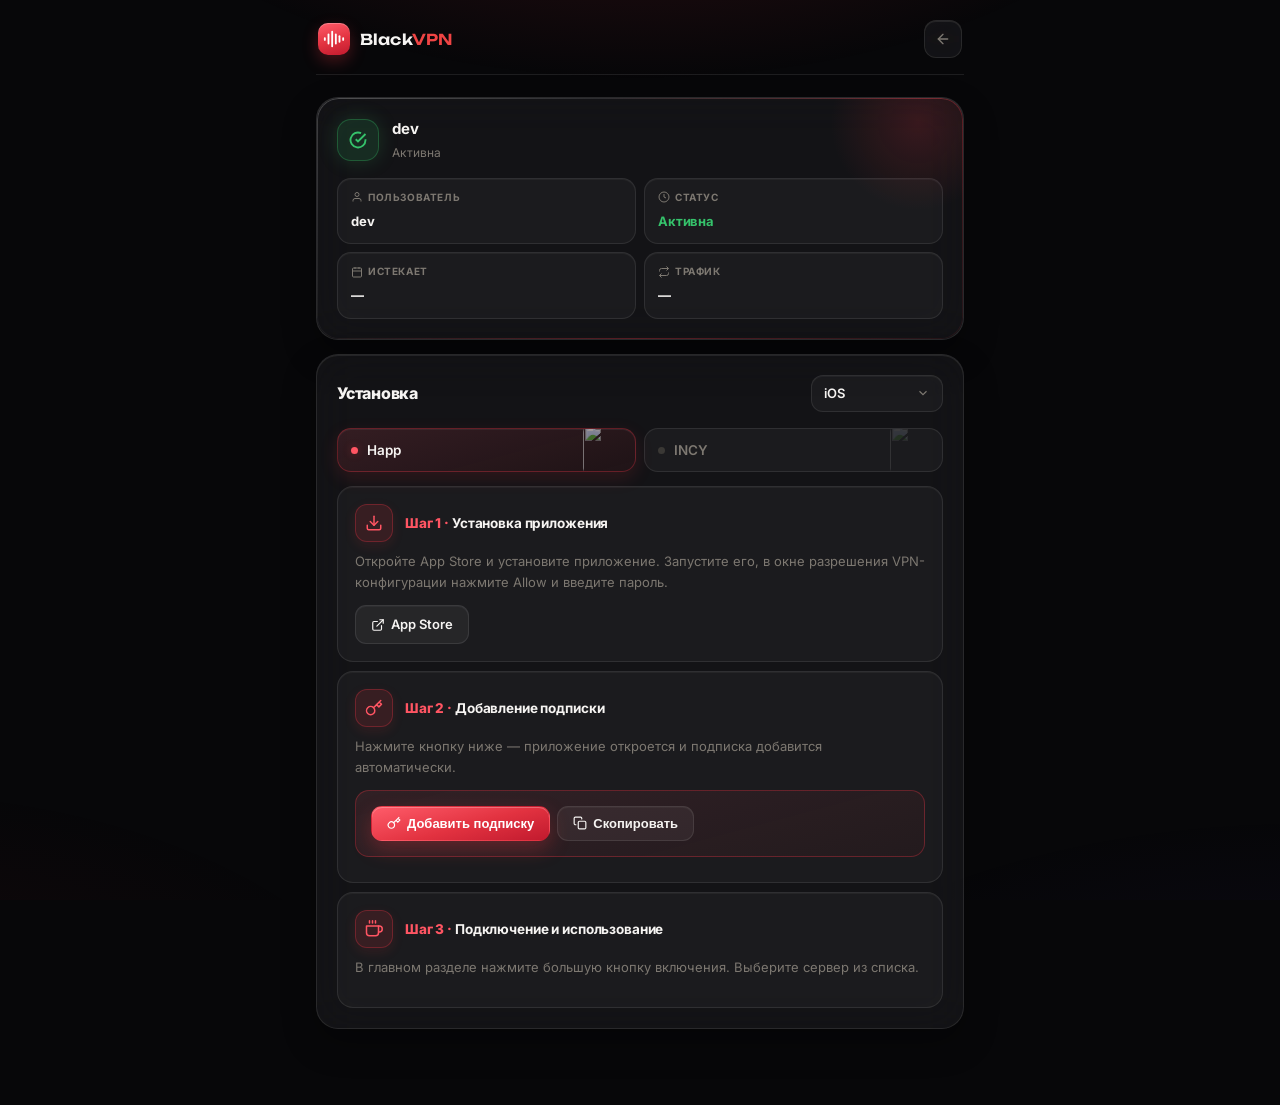
==== web/static/blackvpn-connect.html @ 5d9d6810 "Match connect brand logo glyph size to home page (padding 8→5px)" ====
<!DOCTYPE html>
<html lang="ru" data-theme="dark">
<head>
<meta charset="UTF-8">
<meta name="viewport" content="width=device-width,initial-scale=1">
<title>BlackVPN — Подключение</title>
<link rel="icon" href="data:image/svg+xml,<svg xmlns='http://www.w3.org/2000/svg' viewBox='0 0 24 24' fill='%23e74c3c'><rect x='2' y='2' width='9' height='9' rx='1.5'/><rect x='13' y='2' width='9' height='9' rx='1.5'/><rect x='2' y='13' width='9' height='9' rx='1.5'/><path d='M13 18h2v-2h2v2h2v2h-2v2h-2v-2h-2v-2z'/></svg>">
<script src="https://telegram.org/js/telegram-web-app.js"></script>
<script src="https://cdnjs.cloudflare.com/ajax/libs/jsencrypt/3.3.2/jsencrypt.min.js"></script>
<link rel="preconnect" href="https://fonts.googleapis.com">
<link rel="preconnect" href="https://fonts.gstatic.com" crossorigin>
<link href="https://fonts.googleapis.com/css2?family=Inter:wght@400;500;600;700;800;900&family=Unbounded:wght@500;600;700&display=swap" rel="stylesheet">
<style>
*,*::before,*::after{box-sizing:border-box;margin:0;padding:0}
:root{
  --bg:#070709;
  --surface:rgba(255,255,255,.05);
  --surface2:rgba(255,255,255,.035);
  --border:rgba(255,255,255,.09);
  --border-strong:rgba(255,255,255,.15);
  --text:#f6f4f2;
  --muted:#7d7871;
  --faint:#3a3835;
  --red:#e23240;
  --red2:#ff5563;
  --red-deep:#c11a2e;
  --red-soft:rgba(226,50,64,.14);
  --red-border:rgba(226,50,64,.34);
  --red-glow:rgba(226,50,64,.3);
  --grad:linear-gradient(165deg,#ff5c6a 0%,#e23240 55%,#c11a2e 100%);
  --green:#35c26b;
  --green-soft:rgba(53,194,107,.14);
  --yellow:#e89b1c;
  --glass-blur:blur(22px) saturate(170%);
  --glass-hi:rgba(255,255,255,.08);
  --btn-hi:inset 0 1px 0 rgba(255,255,255,.26);
  --radius:18px;
  --font:'Inter',-apple-system,BlinkMacSystemFont,'Segoe UI',sans-serif;
  --font-display:'Unbounded','Inter',sans-serif;
  color-scheme:dark;
}
body.theme-light{
  --bg:#f4f3f1;
  --surface:rgba(255,255,255,.62);
  --surface2:rgba(255,255,255,.46);
  --border:rgba(30,20,15,.09);
  --border-strong:rgba(30,20,15,.16);
  --text:#1b1815;
  --muted:#8a857e;
  --faint:#dcd8d3;
  --red-soft:rgba(226,50,64,.1);
  --red-border:rgba(226,50,64,.28);
  --red-glow:rgba(226,50,64,.2);
  --glass-hi:rgba(255,255,255,.9);
  color-scheme:light;
}
body{transition:background-color .25s ease,color .25s ease}
html{-webkit-font-smoothing:antialiased;scroll-behavior:smooth;-webkit-tap-highlight-color:transparent}
body{font-family:var(--font);background:var(--bg);color:var(--text);min-height:100dvh;font-size:15px;line-height:1.5;text-rendering:optimizeLegibility}
::selection{background:rgba(226,50,64,.32)}

/* ── BACKGROUND: aurora glow + grain + falling droplets ── */
.bg-mesh{
  position:fixed;inset:0;z-index:0;pointer-events:none;overflow:hidden;
}
.bg-mesh::before{
  content:'';position:absolute;inset:-18%;
  background:
    radial-gradient(46% 34% at 50% -4%,rgba(226,50,64,.22),transparent 70%),
    radial-gradient(52% 40% at 88% 108%,rgba(96,64,220,.10),transparent 70%),
    radial-gradient(46% 38% at 6% 104%,rgba(226,50,64,.08),transparent 70%);
  animation:aurora 18s ease-in-out infinite alternate;
  will-change:transform;
}
body.theme-light .bg-mesh::before{opacity:.55}
@keyframes aurora{
  from{transform:translate3d(0,0,0) scale(1)}
  to{transform:translate3d(0,-2.5%,0) scale(1.06)}
}
.droplet{
  position:absolute;top:-20px;
  border-radius:50% 50% 50% 50%/38% 32% 70% 68%;
  background:linear-gradient(168deg,rgba(255,255,255,.38) 0%,rgba(220,200,205,.16) 35%,rgba(180,160,170,.04) 100%);
  opacity:0;
  will-change:transform;
  animation:droplet-fall var(--d-dur,7s) ease-in infinite;
  animation-delay:var(--d-delay,0s);
}
.droplet-red{background:linear-gradient(168deg,rgba(255,85,99,.32) 0%,rgba(226,50,64,.13) 35%,rgba(193,26,46,.02) 100%)}
body.theme-light .droplet{background:linear-gradient(168deg,rgba(50,42,36,.18) 0%,rgba(55,65,80,.06) 35%,transparent 100%)}
body.theme-light .droplet-red{background:linear-gradient(168deg,rgba(226,50,64,.16) 0%,rgba(193,26,46,.05) 35%,transparent 100%)}
@keyframes droplet-fall{
  0%{transform:translateY(0) rotate(-1deg);opacity:0}
  4%{opacity:.55}
  30%{transform:translateY(35vh) rotate(1.5deg)}
  60%{transform:translateY(70vh) rotate(-1deg);opacity:.55}
  85%{transform:translateY(95vh) rotate(0deg);opacity:.3}
  100%{transform:translateY(100vh);opacity:0}
}

/* ── LAYOUT ── */
.wrap{position:relative;z-index:1;max-width:680px;margin:0 auto;padding:0 16px 64px}

/* ── HEADER ── */
header{
  display:flex;align-items:center;justify-content:space-between;
  padding:20px 2px 16px;
  border-bottom:1px solid var(--border);
  margin-bottom:22px;
}
.brand{display:inline-flex;align-items:center;gap:10px;text-decoration:none}
.brand>svg{
  width:32px;height:32px;padding:5px;border-radius:10px;
  background:var(--grad);color:#fff !important;
  box-shadow:var(--btn-hi),0 6px 16px var(--red-glow);
}
.brand-text{font-family:var(--font-display);font-weight:600;font-size:15px;letter-spacing:.01em;color:var(--text);line-height:1}
.header-actions{display:flex;gap:8px}
.icon-btn{
  display:flex;align-items:center;justify-content:center;
  width:38px;height:38px;border-radius:12px;
  border:1px solid var(--border);background:var(--surface);
  backdrop-filter:var(--glass-blur);-webkit-backdrop-filter:var(--glass-blur);
  box-shadow:inset 0 1px 0 var(--glass-hi);
  color:var(--muted);cursor:pointer;
  transition:all .18s cubic-bezier(.22,1,.36,1);
}
.icon-btn:hover{color:var(--text);border-color:var(--border-strong);background:var(--surface2)}
.icon-btn:active{transform:scale(.92)}

/* ── SUBSCRIPTION CARD ── */
.sub-card{
  position:relative;overflow:hidden;
  background:var(--surface);
  backdrop-filter:var(--glass-blur);-webkit-backdrop-filter:var(--glass-blur);
  border:1px solid var(--border);
  border-radius:22px;
  padding:20px;
  margin-bottom:14px;
  box-shadow:inset 0 1px 0 var(--glass-hi),0 14px 34px rgba(0,0,0,.3);
}
.sub-card::before{
  content:'';position:absolute;inset:0;border-radius:inherit;padding:1px;
  background:linear-gradient(140deg,rgba(255,255,255,.2) 0%,rgba(255,255,255,.04) 30%,rgba(226,50,64,.35) 65%,rgba(226,50,64,.08) 100%);
  -webkit-mask:linear-gradient(#000 0 0) content-box,linear-gradient(#000 0 0);
  -webkit-mask-composite:xor;mask-composite:exclude;
  pointer-events:none;
}
.sub-card::after{
  content:'';position:absolute;top:-70px;right:-50px;
  width:190px;height:190px;border-radius:50%;
  background:radial-gradient(circle,rgba(226,50,64,.18),transparent 65%);
  pointer-events:none;
}
.sub-header{display:flex;align-items:center;gap:13px;margin-bottom:16px;position:relative}
.sub-avatar{
  width:42px;height:42px;border-radius:14px;
  display:flex;align-items:center;justify-content:center;
  font-size:15px;font-weight:700;flex-shrink:0;
}
.sub-avatar.expired{background:var(--red-soft);border:1px solid var(--red-border);color:var(--red2)}
.sub-avatar.active{background:var(--green-soft);border:1px solid rgba(53,194,107,.3);color:var(--green);box-shadow:0 0 20px rgba(53,194,107,.18)}
.sub-info h2{font-size:15px;font-weight:700;letter-spacing:-.01em;margin:0 0 3px}
.sub-info p{font-size:12px;color:var(--muted);margin:0}
.sub-grid{display:grid;grid-template-columns:1fr 1fr;gap:8px;position:relative}
.sub-field{
  background:var(--surface2);border:1px solid var(--border);
  border-radius:14px;padding:11px 13px;
  box-shadow:inset 0 1px 0 rgba(255,255,255,.04);
}
.sub-field label{display:flex;align-items:center;gap:5px;font-size:10px;font-weight:700;text-transform:uppercase;letter-spacing:.06em;color:var(--muted);margin-bottom:5px}
.sub-field label svg{flex-shrink:0}
.sub-field span{font-size:13px;font-weight:700;letter-spacing:-.01em}
.status-active{color:var(--green)}
.status-expired{color:var(--red2)}
.status-inactive{color:var(--yellow)}

/* Traffic bar */
.traffic-bar{margin-top:6px;height:3px;background:var(--faint);border-radius:2px;overflow:hidden}
.traffic-fill{height:100%;border-radius:2px;background:var(--grad);transition:width .4s}

/* ── SECTION CARD ── */
.section-card{
  background:var(--surface);
  backdrop-filter:var(--glass-blur);-webkit-backdrop-filter:var(--glass-blur);
  border:1px solid var(--border);
  border-radius:22px;padding:20px;margin-bottom:12px;
  box-shadow:inset 0 1px 0 var(--glass-hi),0 14px 34px rgba(0,0,0,.3);
}
.section-card+.section-card{margin-top:8px}
.section-title-row{
  display:flex;align-items:center;justify-content:space-between;
  margin-bottom:16px;
}
.section-title{font-size:16px;font-weight:800;letter-spacing:-.015em}

/* ── PLATFORM SELECT ── */
.platform-select{
  display:flex;align-items:center;gap:7px;
  background:var(--surface2);border:1px solid var(--border);
  border-radius:12px;padding:8px 12px;
  font-size:13px;font-weight:600;color:var(--text);
  cursor:pointer;min-width:132px;justify-content:space-between;
  position:relative;
  box-shadow:inset 0 1px 0 rgba(255,255,255,.04);
  transition:border-color .15s;
}
.platform-select:hover{border-color:var(--border-strong)}
.platform-select svg{color:var(--muted);flex-shrink:0}
.plat-icon{width:14px;height:14px;flex-shrink:0}

.plat-dropdown{
  position:absolute;top:calc(100% + 6px);right:0;z-index:100;
  background:rgba(23,21,27,.92);
  backdrop-filter:var(--glass-blur);-webkit-backdrop-filter:var(--glass-blur);
  border:1px solid var(--border);
  border-radius:14px;padding:5px;min-width:158px;
  box-shadow:inset 0 1px 0 var(--glass-hi),0 16px 40px rgba(0,0,0,.5);
  display:none;
}
body.theme-light .plat-dropdown{background:rgba(255,255,255,.94)}
.plat-dropdown.open{display:block;animation:dropIn .18s cubic-bezier(.22,1,.36,1)}
@keyframes dropIn{from{opacity:0;transform:translateY(-6px)}}
.plat-opt{
  display:flex;align-items:center;gap:8px;
  padding:9px 11px;border-radius:9px;cursor:pointer;font-size:13px;font-weight:500;
  transition:background .12s;
}
.plat-opt:hover{background:var(--surface)}
.plat-opt.active{color:var(--red2);font-weight:700}

/* ── CLIENT TABS ── */
.ctabs{display:flex;flex-wrap:wrap;gap:8px;margin-bottom:14px}
.ctab{
  position:relative;overflow:hidden;
  display:flex;align-items:center;gap:9px;
  padding:11px 13px;border-radius:14px;cursor:pointer;
  background:var(--surface2);border:1px solid var(--border);
  font-size:13.5px;font-weight:600;color:var(--muted);
  transition:all .18s cubic-bezier(.22,1,.36,1);flex:1;min-width:120px;max-width:calc(50% - 4px);
}
.ctab:hover{color:var(--text);border-color:var(--border-strong)}
.ctab.on{
  background:linear-gradient(165deg,rgba(255,92,106,.14),rgba(193,26,46,.07));
  border-color:var(--red-border);
  color:var(--text);
  box-shadow:0 6px 18px rgba(226,50,64,.14),inset 0 1px 0 rgba(255,255,255,.06);
}
.ctab-dot{
  width:7px;height:7px;border-radius:50%;flex-shrink:0;
  background:var(--faint);
  transition:all .18s;
}
.ctab.on .ctab-dot{background:var(--red2);box-shadow:0 0 8px var(--red-glow)}
.ctab-name{flex:1;white-space:nowrap;overflow:hidden;text-overflow:ellipsis}
/* Background logo */
.ctab-logo{
  position:absolute;right:-2px;top:50%;transform:translateY(-50%);
  width:54px;height:54px;opacity:.14;pointer-events:none;
}
.ctab.on .ctab-logo{opacity:.55}
.ctab-logo img{width:54px;height:54px;object-fit:contain;border-radius:10px;display:block}
.ctab-logo svg{width:54px;height:54px;color:var(--text)}

/* ── STEP CARDS ── */
#steps{counter-reset:step}
.step-card{
  counter-increment:step;
  background:var(--surface2);border:1px solid var(--border);
  border-radius:16px;padding:17px;margin-bottom:9px;
  box-shadow:inset 0 1px 0 rgba(255,255,255,.04);
}
.step-card:last-child{margin-bottom:0}
.step-header{display:flex;align-items:center;gap:12px;margin-bottom:9px}
.step-icon{
  width:38px;height:38px;border-radius:12px;flex-shrink:0;
  background:var(--red-soft);border:1px solid var(--red-border);
  display:flex;align-items:center;justify-content:center;color:var(--red2);
  box-shadow:0 4px 12px rgba(226,50,64,.12);
}
.step-title{font-size:13.5px;font-weight:700;letter-spacing:-.01em}
.step-title::before{
  content:'Шаг ' counter(step) ' · ';
  color:var(--red2);font-weight:800;
}
.step-desc{font-size:13px;color:var(--muted);line-height:1.6;margin-bottom:12px}
.step-actions{display:flex;flex-wrap:wrap;gap:7px}

/* ── BUTTONS ── */
.btn{
  display:inline-flex;align-items:center;gap:6px;
  padding:9px 15px;border-radius:11px;font-size:13px;font-weight:600;
  cursor:pointer;border:1px solid var(--border);
  background:var(--surface);color:var(--text);
  box-shadow:inset 0 1px 0 rgba(255,255,255,.04);
  transition:all .16s cubic-bezier(.22,1,.36,1);text-decoration:none;white-space:nowrap;
}
.btn:hover{background:var(--surface2);border-color:var(--border-strong)}
.btn:active{transform:scale(.96)}
.btn-primary{
  position:relative;overflow:hidden;
  background:var(--grad);border-color:transparent;color:#fff;
  box-shadow:var(--btn-hi),0 8px 20px var(--red-glow);
}
.btn-primary::after{
  content:'';position:absolute;top:0;left:-85%;width:55%;height:100%;
  background:linear-gradient(100deg,transparent,rgba(255,255,255,.3),transparent);
  transform:skewX(-18deg);
  animation:sheen 3.8s cubic-bezier(.4,0,.2,1) infinite;
  pointer-events:none;
}
@keyframes sheen{0%,55%{left:-85%}100%{left:140%}}
.btn-primary:hover{background:var(--grad);border-color:transparent;filter:brightness(1.06)}
.btn svg{flex-shrink:0;width:14px;height:14px}
.btn-icon{width:14px;height:14px}

/* copy feedback */
.btn.copied{background:var(--green-soft) !important;border-color:rgba(53,194,107,.35) !important;color:var(--green) !important;box-shadow:none}
.btn.copied::after{display:none}

/* ── SUBSCRIPTION ACTIONS ── */
.sub-import-block{
  background:linear-gradient(165deg,rgba(255,92,106,.1),rgba(193,26,46,.05));
  border:1px solid var(--red-border);
  border-radius:14px;padding:15px;margin-bottom:8px;
}
.sub-import-block h4{font-size:13.5px;font-weight:700;margin-bottom:4px}
.sub-import-block p{font-size:13px;color:var(--muted);margin-bottom:10px}
.app-not-found{display:none;margin-top:10px;padding:11px 13px;background:rgba(232,155,28,.1);border:1px solid rgba(232,155,28,.28);border-radius:11px;font-size:13px;color:var(--yellow);text-align:center}
.app-not-found a{color:var(--yellow);font-weight:700;text-decoration:underline}
.app-not-found-hint{font-size:11px;opacity:.7;margin-top:4px}
.app-not-found.show{display:block}

/* ── EXPIRED BANNER ── */
.expired-banner{
  background:var(--red-soft);border:1px solid var(--red-border);
  border-radius:14px;padding:14px 16px;margin-bottom:14px;
  display:flex;align-items:center;gap:10px;font-size:13px;
  box-shadow:0 6px 18px rgba(226,50,64,.1);
}
.expired-banner svg{color:var(--red2);flex-shrink:0}

/* ── RESPONSIVE ── */
@media(max-width:480px){
  .sub-grid{grid-template-columns:1fr 1fr}
  .ctab{min-width:calc(50% - 4px)}
  .step-actions{flex-direction:column}
  .step-actions .btn{width:100%;justify-content:center}
}
@media (prefers-reduced-motion:reduce){
  *,*::before,*::after{animation:none !important;transition:none !important}
}
</style>
</head>
<body>
<div class="bg-mesh"></div>
<div class="wrap">

<!-- HEADER -->
<header>
  <a class="brand" href="/">
    <svg width="22" height="22" viewBox="0 0 24 24" fill="#fff">
      <rect x="1" y="10" width="2" height="4" rx="1"/>
      <rect x="5" y="6" width="2" height="12" rx="1"/>
      <rect x="9" y="3" width="2" height="18" rx="1"/>
      <rect x="13" y="6" width="2" height="12" rx="1"/>
      <rect x="17" y="8" width="2" height="8" rx="1"/>
      <rect x="21" y="10" width="2" height="4" rx="1"/>
    </svg>
    <span class="brand-text">Black<span style="color:#ef4444">VPN</span></span>
  </a>
  <div class="header-actions">
    <button class="icon-btn" onclick="goBack()" title="Назад">
      <svg width="16" height="16" viewBox="0 0 24 24" fill="none" stroke="currentColor" stroke-width="2" stroke-linecap="round" stroke-linejoin="round"><line x1="19" y1="12" x2="5" y2="12"/><polyline points="12 19 5 12 12 5"/></svg>
    </button>
  </div>
</header>

<!-- SUBSCRIPTION CARD -->
<div id="subCard" class="sub-card"></div>

<!-- INSTALLATION SECTION -->
<div class="section-card">
  <div class="section-title-row">
    <span class="section-title">Установка</span>
    <div style="position:relative">
      <div class="platform-select" id="platBtn" onclick="togglePlatDropdown()">
        <span id="platLabel">iOS</span>
        <svg width="14" height="14" viewBox="0 0 24 24" fill="none" stroke="currentColor" stroke-width="2"><polyline points="6 9 12 15 18 9"/></svg>
      </div>
      <div class="plat-dropdown" id="platDropdown"></div>
    </div>
  </div>

  <!-- CLIENT TABS -->
  <div class="ctabs" id="ctabs"></div>

  <!-- STEP CARDS -->
  <div id="steps"></div>
</div>

</div><!-- /wrap -->

<script>
// ── Telegram WebApp Init ───────────────────────────────────────────────
var tg = window.Telegram?.WebApp || {
    expand: function(){},
    setHeaderColor: function(){},
    setBackgroundColor: function(){},
    onEvent: function(){},
    colorScheme: 'dark',
    themeParams: {},
    initDataUnsafe: { user: { id: 1, first_name: 'Dev', username: 'dev' } },
    initData: '',
    BackButton: { show: function(){}, hide: function(){}, onClick: function(){} },
    openLink: function(url){ window.open(url, '_blank'); },
    HapticFeedback: { impactOccurred: function(){}, notificationOccurred: function(){} },
};
var isBrowser = !tg.initData;
var userId = tg.initDataUnsafe?.user?.id;
var initData = tg.initData || '';

// ── THEME (Telegram themeParams + light/dark) ──────────────────────────
function applyConnectTheme(){
    var scheme = tg.colorScheme === 'light' ? 'light' : 'dark';
    document.body.classList.toggle('theme-light', scheme === 'light');
    var p = tg.themeParams || {};
    var root = document.documentElement;
    var map = { bg_color: '--bg', text_color: '--text', hint_color: '--muted' };
    for (var k in map) root.style.removeProperty(map[k]);
    for (var k in map) { if (p[k]) root.style.setProperty(map[k], p[k]); }
    var bg = p.bg_color || (scheme === 'light' ? '#f4f3f1' : '#070709');
    try { tg.setHeaderColor(bg); tg.setBackgroundColor(bg); } catch(e){}
}
applyConnectTheme();
try { tg.onEvent('themeChanged', applyConnectTheme); } catch(e){}

if (!isBrowser) {
    tg.expand();
    tg.BackButton.show();
    tg.BackButton.onClick(function(){ window.location.href = '/'; });
}

// ── USER DATA (filled from API) ────────────────────────────────────────
var USER = {
    username: tg.initDataUnsafe?.user?.username || 'user',
    status: 'active',
    expires: '—',
    trafficUsed: 0,
    subUrl: '',
};

// ── REAL APP ICONS ─────────────────────────────────────────────────────
var ICONS = {
  happ:         'https://is1-ssl.mzstatic.com/image/thumb/Purple221/v4/53/a8/9a/53a89a23-9c9d-779f-3ba8-4c0bd6ccce9b/AppIcon-0-0-1x_U007epad-0-0-0-1-0-0-sRGB-85-220.png/512x512bb.jpg',
  incy:         'https://is1-ssl.mzstatic.com/image/thumb/Purple211/v4/0f/03/cd/0f03cd56-3128-216b-83ea-2a85aef0fd52/AppIcon-0-0-1x_U007epad-0-11-0-85-220.png/512x512bb.jpg',
};

var SVG_FALLBACK = {};

function logoEl(id) {
  if (ICONS[id]) {
    return '<div class="ctab-logo"><img src="' + ICONS[id] + '" alt="" loading="lazy" width="54" height="54"></div>';
  }
  if (SVG_FALLBACK[id]) {
    return '<div class="ctab-logo">' + SVG_FALLBACK[id] + '</div>';
  }
  return '';
}


// ── PLATFORM / APP DATA ────────────────────────────────────────────────
var PLATFORMS = [
  {
    id: 'ios', label: 'iOS', icon: 'ios',
    apps: [
      {
        id: 'happ', name: 'Happ', iconId: 'happ',
        install: {
          desc: 'Откройте App Store и установите приложение. Запустите его, в окне разрешения VPN-конфигурации нажмите Allow и введите пароль.',
          btns: [
            {label:'App Store', url:'https://apps.apple.com/app/id6504287215', ext:true},
          ]
        },
        subscribe: { deeplink: true },
        connect: { desc: 'В главном разделе нажмите большую кнопку включения. Выберите сервер из списка.' }
      },
      {
        id: 'incy', name: 'INCY', iconId: 'incy',
        install: { desc: 'Установите INCY из App Store.', btns: [{label:'App Store', url:'https://apps.apple.com/app/id6756943388', ext:true}] },
        subscribe: { deeplink: true },
        connect: { desc: 'Подключитесь через кнопку включения в главном экране.' }
      },
    ]
  },
  {
    id: 'android', label: 'Android', icon: 'android',
    apps: [
      {
        id: 'happ', name: 'Happ', iconId: 'happ',
        install: { desc: 'Установите Happ из Google Play или с официального сайта.', btns: [{label:'Google Play', url:'https://play.google.com/store/apps/details?id=com.happproxy', ext:true}, {label:'Официальный сайт', url:'https://happ.press/#downloads', ext:true}] },
        subscribe: { deeplink: true },
        connect: { desc: 'В главном разделе нажмите большую кнопку включения. Выберите сервер из списка.' }
      },
      {
        id: 'incy', name: 'INCY', iconId: 'incy',
        install: { desc: 'Установите INCY из Google Play.', btns: [{label:'Google Play', url:'https://play.google.com/store/apps/details?id=llc.itdev.incy', ext:true}] },
        subscribe: { deeplink: true },
        connect: { desc: 'Подключитесь через кнопку включения в главном экране.' }
      },
    ]
  },
  {
    id: 'macos', label: 'macOS', icon: 'macos',
    apps: [
      {
        id: 'happ', name: 'Happ', iconId: 'happ',
        install: { desc: 'Установите Happ из App Store для Mac.', btns: [{label:'App Store', url:'https://apps.apple.com/app/id6504287215', ext:true}] },
        subscribe: { deeplink: true },
        connect: { desc: 'Запустите Happ, выберите сервер и включите VPN.' }
      },
      {
        id: 'incy', name: 'INCY', iconId: 'incy',
        install: { desc: 'Установите INCY из App Store для Mac.', btns: [{label:'App Store', url:'https://apps.apple.com/app/id6756943388', ext:true}] },
        subscribe: { deeplink: true },
        connect: { desc: 'Подключитесь через кнопку включения в главном экране.' }
      },
    ]
  },
  {
    id: 'windows', label: 'Windows', icon: 'windows',
    apps: [
      {
        id: 'happ', name: 'Happ', iconId: 'happ',
        install: { desc: 'Скачайте Happ для Windows с GitHub или с официального сайта.', btns: [{label:'GitHub', url:'https://github.com/Happ-proxy/happ-desktop/releases', ext:true}, {label:'Официальный сайт', url:'https://happ.press/#downloads', ext:true}] },
        subscribe: { deeplink: true },
        connect: { desc: 'Запустите Happ, выберите сервер и включите VPN.' }
      },
      {
        id: 'incy', name: 'INCY', iconId: 'incy',
        install: { desc: 'Скачайте INCY для Windows с GitHub.', btns: [{label:'GitHub', url:'https://github.com/INCY-DEV/incy-platforms/releases', ext:true}] },
        subscribe: { deeplink: true },
        connect: { desc: 'Подключитесь через кнопку включения в главном экране.' }
      },
    ]
  },
  {
    id: 'linux', label: 'Linux', icon: 'linux',
    apps: [
      {
        id: 'happ', name: 'Happ', iconId: 'happ',
        install: { desc: 'Скачайте Happ для Linux с GitHub или с официального сайта.', btns: [{label:'GitHub', url:'https://github.com/Happ-proxy/happ-desktop/releases', ext:true}, {label:'Официальный сайт', url:'https://happ.press/#downloads', ext:true}] },
        subscribe: { deeplink: true },
        connect: { desc: 'Запустите Happ, выберите сервер и включите VPN.' }
      },
      {
        id: 'incy', name: 'INCY', iconId: 'incy',
        install: { desc: 'Скачайте INCY для Linux с GitHub.', btns: [{label:'GitHub', url:'https://github.com/INCY-DEV/incy-platforms/releases', ext:true}] },
        subscribe: { deeplink: true },
        connect: { desc: 'Подключитесь через кнопку включения в главном экране.' }
      },
    ]
  },
  {
    id: 'androidtv', label: 'Android TV', icon: 'androidtv',
    apps: [
      {
        id: 'happ', name: 'Happ', iconId: 'happ',
        install: { desc: 'Откройте Google Play на Android TV и установите приложение. Или установите через APK напрямую.', btns: [{label:'Google Play', url:'https://play.google.com/store/apps/details?id=com.happproxy', ext:true}, {label:'Скачать APK', url:'#', ext:true}, {label:'Официальный сайт', url:'https://happ.press/#downloads', ext:true}] },
        subscribe: false,
        instructions: true,
        connect: { desc: 'Запустите Happ и включите VPN.' }
      },
    ]
  },
  {
    id: 'appletv', label: 'Apple TV', icon: 'appletv',
    apps: [
      {
        id: 'happ', name: 'Happ', iconId: 'happ',
        install: { desc: 'Откройте App Store на Apple TV и установите Happ. Предоставьте разрешение на VPN-конфигурацию и введите пароль.', btns: [{label:'App Store', url:'https://apps.apple.com/app/id6504287215', ext:true}] },
        subscribe: false,
        instructions: true,
        connect: { desc: 'Включите VPN через главный экран Happ.' }
      },
    ]
  },
];

// ── STATE ──────────────────────────────────────────────────────────────
var state = { platId: 'ios', appId: 'happ' };

// ── ICONS SVG FOR STEPS ────────────────────────────────────────────────
var ICO = {
  download: '<svg width="18" height="18" viewBox="0 0 24 24" fill="none" stroke="currentColor" stroke-width="2" stroke-linecap="round" stroke-linejoin="round"><path d="M21 15v4a2 2 0 01-2 2H5a2 2 0 01-2-2v-4"/><polyline points="7 10 12 15 17 10"/><line x1="12" y1="15" x2="12" y2="3"/></svg>',
  subscribe:'<svg width="18" height="18" viewBox="0 0 24 24" fill="none" stroke="currentColor" stroke-width="2" stroke-linecap="round" stroke-linejoin="round"><path d="M21 2l-2 2m-7.61 7.61a5.5 5.5 0 11-7.778 7.778 5.5 5.5 0 017.777-7.777zm0 0L15.5 7.5m0 0l3 3L22 7l-3-3m-3.5 3.5L19 4"/></svg>',
  connect:  '<svg width="18" height="18" viewBox="0 0 24 24" fill="none" stroke="currentColor" stroke-width="2" stroke-linecap="round" stroke-linejoin="round"><path d="M18 8h1a4 4 0 010 8h-1"/><path d="M2 8h16v9a4 4 0 01-4 4H6a4 4 0 01-4-4V8z"/><line x1="6" y1="1" x2="6" y2="4"/><line x1="10" y1="1" x2="10" y2="4"/><line x1="14" y1="1" x2="14" y2="4"/></svg>',
  book:     '<svg width="18" height="18" viewBox="0 0 24 24" fill="none" stroke="currentColor" stroke-width="2" stroke-linecap="round" stroke-linejoin="round"><path d="M2 3h6a4 4 0 014 4v14a3 3 0 00-3-3H2z"/><path d="M22 3h-6a4 4 0 00-4 4v14a3 3 0 013-3h7z"/></svg>',
  ext:      '<svg width="12" height="12" viewBox="0 0 24 24" fill="none" stroke="currentColor" stroke-width="2" stroke-linecap="round" stroke-linejoin="round"><path d="M18 13v6a2 2 0 01-2 2H5a2 2 0 01-2-2V8a2 2 0 012-2h6"/><polyline points="15 3 21 3 21 9"/><line x1="10" y1="14" x2="21" y2="3"/></svg>',
  copy:     '<svg width="14" height="14" viewBox="0 0 24 24" fill="none" stroke="currentColor" stroke-width="2" stroke-linecap="round" stroke-linejoin="round"><rect x="9" y="9" width="13" height="13" rx="2"/><path d="M5 15H4a2 2 0 01-2-2V4a2 2 0 012-2h9a2 2 0 012 2v1"/></svg>',
  check:    '<svg width="14" height="14" viewBox="0 0 24 24" fill="none" stroke="currentColor" stroke-width="2" stroke-linecap="round" stroke-linejoin="round"><polyline points="20 6 9 17 4 12"/></svg>',
};

// ── RENDER SUBSCRIPTION CARD ───────────────────────────────────────────
function renderSub() {
  var u = USER;
  var isActive = u.status === 'active';
  var isExpired = u.status === 'expired';
  var statusLabel = isActive ? 'Активна' : isExpired ? 'Истекла' : 'Неактивна';
  var statusClass = isActive ? 'status-active' : isExpired ? 'status-expired' : 'status-inactive';
  var avatarClass = isActive ? 'active' : 'expired';
  var avatarIcon = isActive
    ? '<svg width="18" height="18" viewBox="0 0 24 24" fill="none" stroke="currentColor" stroke-width="2.5"><path d="M22 11.08V12a10 10 0 11-5.93-9.14"/><polyline points="22 4 12 14.01 9 11.01"/></svg>'
    : '<svg width="18" height="18" viewBox="0 0 24 24" fill="none" stroke="currentColor" stroke-width="2.5"><circle cx="12" cy="12" r="10"/><line x1="15" y1="9" x2="9" y2="15"/><line x1="9" y1="9" x2="15" y2="15"/></svg>';
  var subLabel = isExpired ? 'Истекла день назад' : isActive ? 'Активна' : 'Неактивна';

  var html = '';
  if (isExpired || u.status === 'inactive') {
    html += '<div class="expired-banner">'
      + '<svg width="18" height="18" viewBox="0 0 24 24" fill="none" stroke="currentColor" stroke-width="2" stroke-linecap="round" stroke-linejoin="round"><circle cx="12" cy="12" r="10"/><line x1="12" y1="8" x2="12" y2="12"/><line x1="12" y1="16" x2="12.01" y2="16"/></svg>'
      + '<span>Подписка истекла. Для продления напишите в <a href="https://t.me/BlackVPN_OfficialBot" target="_blank" style="color:var(--red2)">@BlackVPN_OfficialBot</a></span>'
      + '</div>';
  }

  html += '<div class="sub-header">'
    + '<div class="sub-avatar ' + avatarClass + '">' + avatarIcon + '</div>'
    + '<div class="sub-info"><h2>' + u.username + '</h2><p>' + subLabel + '</p></div>'
    + '</div>'
    + '<div class="sub-grid">'
    + '<div class="sub-field"><label><svg width="12" height="12" viewBox="0 0 24 24" fill="none" stroke="currentColor" stroke-width="2"><path d="M20 21v-2a4 4 0 00-4-4H8a4 4 0 00-4 4v2"/><circle cx="12" cy="7" r="4"/></svg>Пользователь</label><span>' + u.username + '</span></div>'
    + '<div class="sub-field"><label><svg width="12" height="12" viewBox="0 0 24 24" fill="none" stroke="currentColor" stroke-width="2"><circle cx="12" cy="12" r="10"/><polyline points="12 6 12 12 16 14"/></svg>Статус</label><span class="' + statusClass + '">' + statusLabel + '</span></div>'
    + '<div class="sub-field"><label><svg width="12" height="12" viewBox="0 0 24 24" fill="none" stroke="currentColor" stroke-width="2"><rect x="3" y="4" width="18" height="18" rx="2"/><line x1="16" y1="2" x2="16" y2="6"/><line x1="8" y1="2" x2="8" y2="6"/><line x1="3" y1="10" x2="21" y2="10"/></svg>Истекает</label><span>' + u.expires + '</span></div>'
    + '<div class="sub-field"><label><svg width="12" height="12" viewBox="0 0 24 24" fill="none" stroke="currentColor" stroke-width="2"><polyline points="17 1 21 5 17 9"/><path d="M3 11V9a4 4 0 014-4h14"/><polyline points="7 23 3 19 7 15"/><path d="M21 13v2a4 4 0 01-4 4H3"/></svg>Трафик</label>'
    + '<span>' + (u.trafficUsed > 0 ? u.trafficUsed.toFixed(1) + ' GiB' : '—') + '</span>'
    + '</div>'
    + '</div>';

  document.getElementById('subCard').innerHTML = html;
}

// ── RENDER PLATFORM DROPDOWN ───────────────────────────────────────────
function renderPlatDropdown() {
  var dd = document.getElementById('platDropdown');
  dd.innerHTML = PLATFORMS.map(function(p) {
    return '<div class="plat-opt' + (p.id === state.platId ? ' active' : '') + '" onclick="selectPlat(\'' + p.id + '\')">'
      + p.label + '</div>';
  }).join('');
}

function togglePlatDropdown() {
  var dd = document.getElementById('platDropdown');
  dd.classList.toggle('open');
  renderPlatDropdown();
}

function selectPlat(id) {
  state.platId = id;
  var plat = PLATFORMS.find(function(p){return p.id===id;});
  state.appId = plat.apps[0].id;
  document.getElementById('platLabel').textContent = plat.label;
  document.getElementById('platDropdown').classList.remove('open');
  renderInstall();
}

// close dropdown on outside click
document.addEventListener('click', function(e) {
  if (!e.target.closest('#platBtn') && !e.target.closest('#platDropdown')) {
    document.getElementById('platDropdown').classList.remove('open');
  }
});

// ── RENDER INSTALL SECTION ─────────────────────────────────────────────
function renderInstall() {
  var plat = PLATFORMS.find(function(p){return p.id===state.platId;});
  var app  = plat.apps.find(function(a){return a.id===state.appId;}) || plat.apps[0];

  // tabs
  document.getElementById('ctabs').innerHTML = plat.apps.map(function(a) {
    return '<div class="ctab' + (a.id===app.id?' on':'') + '" onclick="selectApp(\'' + a.id + '\')">'
      + '<span class="ctab-dot"></span>'
      + '<span class="ctab-name">' + a.name + '</span>'
      + logoEl(a.iconId)
      + '</div>';
  }).join('');

  // steps
  var stepsHtml = '';

  // step 1: install
  stepsHtml += '<div class="step-card">'
    + '<div class="step-header"><div class="step-icon">' + ICO.download + '</div>'
    + '<div class="step-title">Установка приложения</div></div>'
    + '<div class="step-desc">' + app.install.desc + '</div>'
    + '<div class="step-actions">'
    + app.install.btns.map(function(b){
        return '<a class="btn" href="' + b.url + '" target="_blank" rel="noopener">' + ICO.ext + b.label + '</a>';
      }).join('')
    + '</div></div>';

  // step 2: subscribe or instructions
  if (app.subscribe && app.subscribe.deeplink) {
    stepsHtml += '<div class="step-card">'
      + '<div class="step-header"><div class="step-icon">' + ICO.subscribe + '</div>'
      + '<div class="step-title">Добавление подписки</div></div>'
      + '<div class="step-desc">Нажмите кнопку ниже — приложение откроется и подписка добавится автоматически.</div>'
      + '<div class="sub-import-block">'
      + '<div class="step-actions">'
      + '<button class="btn btn-primary" onclick="importSub(this)"><svg width="14" height="14" viewBox="0 0 24 24" fill="none" stroke="currentColor" stroke-width="2"><path d="M21 2l-2 2m-7.61 7.61a5.5 5.5 0 11-7.778 7.778 5.5 5.5 0 017.777-7.777zm0 0L15.5 7.5m0 0l3 3L22 7l-3-3m-3.5 3.5L19 4"/></svg>Добавить подписку</button>'
      + '<button class="btn" onclick="copySub(this)">' + ICO.copy + '<span id="copySubLabel">Скопировать</span></button>'
      + '</div>'
      + '<div class="app-not-found" id="app-not-found">'
      + '<div>Не удалось открыть приложение. <a href="" id="app-install-link" target="_blank" rel="noopener">Скачать</a></div>'
      + '<div class="app-not-found-hint">URL скопирован — импортируйте его вручную в меню приложения</div>'
      + '</div>'
      + '</div></div>';
  } else if (app.instructions) {
    stepsHtml += '<div class="step-card">'
      + '<div class="step-header"><div class="step-icon">' + ICO.book + '</div>'
      + '<div class="step-title">Инструкции по установке</div></div>'
      + '<div class="step-desc">Подробные инструкции, чтобы помочь вам настроить ' + app.name + ' на вашем устройстве.</div>'
      + '<div class="step-actions">'
      + '<a class="btn" href="#" target="_blank">' + ICO.ext + 'На русском</a>'
      + '<a class="btn" href="#" target="_blank">' + ICO.ext + 'На английском</a>'
      + '</div></div>';
  }

  // step 3: connect
  stepsHtml += '<div class="step-card">'
    + '<div class="step-header"><div class="step-icon">' + ICO.connect + '</div>'
    + '<div class="step-title">Подключение и использование</div></div>'
    + '<div class="step-desc">' + app.connect.desc + '</div>'
    + '</div>';

  document.getElementById('steps').innerHTML = stepsHtml;
}

function selectApp(id) {
  state.appId = id;
  renderInstall();
}

// ── INCY CRYPTO DEEPLINK ──────────────────────────────────────────
// incy://crypt1/<payload> via AES-256-GCM
var INCY_KEYMAT_A = 'nQhfeLfKDFMKUePQPeFecJP+39Nut3Bn91iBRuAhdNQAYk0wGwo1VYpDsnAJa3hIrYUNCkAVdGW1fY9nKiGwLH83AFOi+BK1BKhZJPVIGAZCMXMljPoKnyEths0SIoRfhZTxeh5tqv2W0NTboIn5AJzN1idwf5FPBUXoWz1OJ/U5937luQ/8wCFzP1zveSmud0OIZrqhPsxfsdkZQ16foMUZc+ca0XWVN3j22AUu2gAhXikwjSXB4/jzMEfZPanpkSIKrwTsPun5i6sFmyACPJxZexS3eyAQY1UwgX5y3FLWVKn3AXOGrRM9ebuOCSM93rO5YEHlt1oC3JRE1ijJkMKB3J7o9AD5BU24bgQtU/KzlCe90W1tbWIsugJnx+01O1XyZnej+SmuulawmtZzNy/zyzzTGSz2cPbiEgbAma4R2iE/P3X4jPWchzD4j2TBowNt/b5sdXHd2mKDYXcdT/83Sl5cpg2YWquHM7M6lRuo8SiWUCoWMZ/AURjpm5pv5WF8d06Nqmfn68DwTpHZnfsJ79yi97h56kpy2lkDyJT06ubfEtq5maU5id17tr3eem+rzvg26GJv12y0CQ2ebVcAKyn4AHLppqC+tFOWkhkcfTS352w1YQkKPaiA6XvkZmMZRTiMxR8VMkMCHpaX/X9LjZdpgUfo9ACSyi6cXYe9Fti2ENlJ6iO1f7mua0opBFSkfGRDGv4spkcSXk2UaIywJnItxtBnmbA0BBftEWrEJazMAzE2f5zVMhEIn2bbDDmOgj5E3K0ZNppw5UFtphe0yJrB/ijpi6BrIoGzez9NMngTwhAOGn/iIsOwr9QyS30CWaPVDCikLpkBE0eef41StWrEqKLStqT49jv+p+iCNhLJ/KbsaCR+fs93miZpyzg/0lZSkuZRSO3xY/CLDFS/r47D0a52uT0LhG/ZcX7OUBSniat0NfxBNCMbpxkDOiPquoPo068Jybg3NcCp0JM3JW+1NO09lgas6121g1oJypPs+9/GXXwVkZpMPSPY7cor3yr/HkM5YF4kJRXAMUVXjLqrfogz0ya1aKeZLIopL9y5jJRWfOPsVJhnuADzOP6cYamRI2W+1Oz2gq0POkN8KZH6SEDWwWHC6c0BEKFZz+Ajhdoztq6RjGuzpv3p3smYvgIG9u/j0o4ERe5KqaRLLLq9SVPwKLSRAvrItXzyXybnxmy7HVhPExvn489/IszYkHClg9kx6xnaGQo8sEmH9Mi/jJ4MFBh/uXmTxcPpjH0uEeM9dxKLkredscWxYy52FMY35no8auTR3FBb1QPQXQXi8/hvPzdI0J2vLsaXlqc9u7WaDPDEPhLXmoQn67JsRgDVYn5nm0PHOOlaiO6HagY69wTXtAnxkQ2XMcwUGQgewImToBJwVWhz4e8tJQDp+ySqSBxY4DFV5LptXRDss+uBxIzjv0RT8z/k4rcaxlFmPoqWOpwUsBuhfjjF9iKonma33TV+1TrYAuKKiJqHs24tG7/N4SjHqThg4q2N0l79aMApPCVvLpKTTGEfEJMnmaVZMbPa7iuKKyRhQ4lKiTNKbsFBSwY4E9x93sqK6Emxx4VOi6YgeCTpeh/5NURxRDr01GfV7DGgSY79xWPUVKiR3dJ/i55+TraLwPL+56SCdh4Xu1Z3NzlUhRJX8Dh7jhb/cDlNECC7d0Pt77H/8Mz7irjdkco9EyO+ZJGshubkRK8rttt4VSr9dtxHwknCIeUnS5hcHcYI4fKs7fFE1zdBey5BF5rR59h7AoOTTBQyhfaamlr4UdtYuvB6KNz1rnqbOsSNYCGb11iXF0POD+8yDSDGqrYgpnP+IOFoCm/bTNrMyWaWIUNt4GYNXKf/J+kHfAcHASNvoA/1wZBKJFrd5HWXrOkBo8sWFxW4g2y2Ub/+gLdy8IfC9xTU8A4I04VqoYGgm1eOaKgTXQ61PUfHz/J4ZJK1Mln3JOTMlI2M1xaoVac7V8FEZAeMQ4MZQRwdduoJEsFnoVt+P92OQG8n2OQWrSb7vox0O8w7mGlldaLSXB/g/PB2oB3AecmNwPHRw78TL+EYwvKPnRg4doNhwij3fdUcYONV/rLU+ESFMy3sEv+Pt11E0qTvz4E6RSzlhgBMrBiYL5TI/D7OaoC8EfmCeovIaWqXzRRu+SgIq4VaB418e4MYAaoThkEzqz1+mRi2EkJAyNkG5uk9Q+vo+teMkQpIWYNwo3GENIkA//UBd/K6h1cmc0lKVvyU0lE/HBXchcFv4v7KGeWokgSIIeGK0iqw4WOfCDR5S6Q4OXJgT+4jkz0kxI/0akoHwCZmgIvtqZvfO7qF8WX5Caub/qSW9ukg6XwUtueZ8+DiQX9BxATVCi4gUXK0Kbd2ZYhitIfrh6c/qrp+RzpuFOBhyrBUnMGNWMvju/pwcsiKG8C3FZA5NXsLOza/xefcoY6M3kGPy+LMJ1Ydmeq62NkXA0m3b43MIeTAQSVWu5lYnowHue+mxw2L/R488So4zj/1GPjZJHM2rcY7MziHO+ANIHvSd9X3Pz7c6wN8zY3VA0ZVjmr3Lwa4HDFgL0knNjS7t3m1bPiSptXGAMaCc0LXcC+dvFQnVUHXyMGtHYBtb0vjXdb5TC5KSmpWjniIYAmwznjuEM//1ntLHda6ZBb+cQ8HhRC/mjnD6lxn0pt8TQHfJAVf1k14L66wM4tg8XUZIp4gWEyGmhtuieVm34Sq/t2IYWMJ5GyaK1C9xeVc4cXwrN057q+gV3y2hHApbumQgaAEDl6eNuJcjRa30zvkukjEFAVjiSWySpncRqXBj4BsISVwmsfIw4ylkbCQXiGfucdqzV4hQJ2jZio3GUU0cNHnJVNfyy7VpIHdqxkcUmrK0ngpl0N6/duzEHVK/EDdKmcB33jjvHBH3Ni3gFfuXSAHoNuWixzm4SBoGi+jLQxGarMEVhQag8qdt5JjZSmBN01c825OWers4/RyBnIbP1qgZ28ckX6uqH+yZWgm4sgbvwxlLLqAG5DqjjJm/IbRKC3hr7hsDiYfMV7uCViDIaoVoYQVDyTHMm2fxutrnxqUIEizblqf3SW88PbMmE28lJs2vTzVkA6z0s2jdvKrhoRBWknCNsQeCO5R9BMHatPiuKfRbVBBEG3/mppZZQIRClkSarr2wJZfvbm5KokiVnj2ufz8gN9EYZpucgwL0m1N1dnDo5AtTkYE58lSKyAXCZ18aVbepNNzqtLAS2LRCtB8MakU7DG3L9ng8yp7A+Xur/my1eEp9mvHjB8m3Lq7pDy8jj8gkrIkIItABVjYv2P3TMqjkErREGEvQZkPyOnx/m5kB3W4k2L861EgoAwd4dbnyV+rxAfqttk+5wdghBSCfIOr2m9sjvDlaD/HfXeONynvr/3kQXwEJo5pwBaofLBBXIYc9BsnIoM3wbiki6ReERO6H2U+1BvoIDeo3tYl8GY/KaG2PFwzSlsZ5ZyHQ3W0ADediWoYrmOE10Xrghpc+k/DstI+L0aU92QbxMREI84ZjdpJMLN9VMLKMbD+2uAxDscYkEnWUmCQuLeMvihwbiq5U24t0NmRLoxgNewSgaDIV5PKaKfAUnvOkSB/p+F6wWxSROyBbDmk8g4BmXzV43kiW9wU03k1X1j69Ovpk16ccwv4kMCJqq8vZA7niX5vlZtjET5rIkb1Aov9kXZheBsaoaQc0DqMLznVZwUrtbEM8dxpPTdK41aYt5gvAZCcJvp/7yJRxGef3N3V22nLA2C5Ghnv04D25NO2mb27xRhGlpJWDWIEkudVkzbIkUURJLpkA77eKhjSZVkJQFu2/hZBM67HBMpt5+qx90nevKR+qMEXvYElmsI0xloEyv38Ga68SISTKhO77OSifUVL7dGA30WJH9Y+V6qAObLYQFn/qhO1SZkhUssjs6W8haqavf00TgNDtBL6zzPcj1av+mdmKJlm2thBAclJY0HEPIjSnSUD1O5pzBJzIPPqUognDIZ4LQErnz5ueTCTl4efo8bnsTEX01sni8K896fUjwTidbbMUASzw8u2/bC3fPHrH/wtXtK5r3et0LgrG/Qo/svzPWYthUx36AB1xE+ynXQ5GPBZsGEB6ZsxnxOfampdvPxppoUHMFHi+ubBHBhNaiS/VkRglyduPIcbKX1q+rq5Y494cjExgwGYkMq3I/QkqdEZAQg0UqVi1KUEF5xkYhhZCljXrNmrecWOHB9z1Vhxl1Awzhlvu91+jK5BVGkmkU6JfGa4YGU9qF6KSfLaupMjQ48IpfWgII4pZRy8qD3U2C+u1YJwCGBB8RyONbRXVSI6/6RVSdBaMWKPR7By/a4vg9TyoHMntH05VvNuqzQcoaLu1O2DwtYkt/B+nzd0XM38i7Psm4jpMBTPnu9yQQFMEl4GgKIoRpBs21+zUjUHNWZEBsf8dUo6pe/TplUM8nfC6SY89xB5eULlUUu0iOBwj/PfaZ9HOb7jiCohLSzwtw0ZKl3GPxJMmCYs5HhZcJ63H4cqODUY83TtQCHEkjLNIFF16zQIJT8msx5Th1+4hb8SCry0nHe2T1DsDIHQlGZv8VvFaoWU3EObvay5lxUh3hN8eUJ0ehLF5KX66zs+usBG0u/wYazvXR+BpATUz5TjLAYj9RX0dpU0Gg9JEvamzIoctyqRy5JIY05PdbMMbDQD9e41diPUQ0uHqq7z1XuTmpIgj4eHnjUu6DAv6DIqrsQbjjaugdY+l5bzcQzFFyw5nUwPHzgQWDLZWGsk5M+cIRY5UBxDjHgzy2NgkJJAq34Tzy6GBky2/j8nTYS0q/hlZxKwBGqXql6Q5J7i/CDLnyYXmRStNHBVAhg+dPCmnkAnhQWex8lkY6fk1e3A+1S15nkDTgMOgVOuhERMlfBBDiWO4XboT7SKwc3BdSWzeZDKhjiTjwQM18Do9tyN9ckltnGLHPIFmPkgAxlnuA/eCJKk2sc1mYLGN5XocHs7ctJO/0FUsKCmi6Co1hlpemwJtBPBAO9G+qFp2eosQuMbrnd8RrvRr65yjJjO+TP+M1JF1voecJq7bxkyg/Wr3tObToh3hqM6xYSgmhW4rnTLm0sXk+g55RW60thDsJ4P3CA93rT10anpsCgQmfJZxHzV7ZOo68WznFKhFJEpYVqOpRkHH5pRAK4iii5oxtlSugD/weopuqJUA7lTdDvvXKGGPq0ijQ/ePtTdHL7joOanePsBBjHShleamj8dukLdeaVfDUAQ6FBC+b6kH6Ht7fdN6C9QvSRkBwsKFFfgp/FR2muWM8qxBcKpcoP05GAma+XF92USfNdy+8CbzHjYgrjznC5o8O5HfarArjgdLYv5b7KCZzER0EInJ8NP2T3cxeVC/YoOHX/e1OnLgfsE7n9p1WQSRyymW7h3y5steweqmxHKGi7nKRAN5R4nYLGfTc8d8Jbuig3q92zKLYSrhUi7jCsLOyh4/uhUhlhhc68cbET+hA==';
var INCY_KEYMAT_B = '[base64]/1Oa3lvMZP9INB7u24z2QGg1gEGHyON9iiqFEzTyrb7uRgUiS6ddtxRur7l1onn+ha8fj8vBz1MRmUjQR3dxCPjSROWInQLYWEUxNfJhzAudMGDPRdvYEdB4DhUZDYzGQMZ8v2Uv0X4gSSeRdGnmBcJwP2ebk+d4+MZRjVN+77U6LNwNX2JKX/LdCpXb1n5dd0O7l2qfoQnICN4vMk+RDIfmzwrQMJzFCcCgt1C6vG9ptkiYt3StmePsOIYZZ5/46xLMzbWSxdYgq3lmbKtQB1x83ZK4SczZGniYcFM89+yhkgv+5lTw/Lag/yngRDJNqRQ2eLcmsdVkVam5bdd/im9EyZUhrCzLimBnjRJbcG0oRKQ8eYo350Xptpy0im4AiRW7+OKf9hKeG+gocjxNsIqdsMwkjsFSzfjZ24remRj2sFKEmwKk0KuUWnbePEYY/nfNEHZNG6jKPG6f/Ah/ByxkrZcTqga5070YSIYiHJoMrA0pbmJrm9N8KrVCYiRdeXHlPPC6zE+CvOPJJqsHn8MfPS7mndaIF9Z/AfXsEQUMfvJtEzrjpRs0VPAG7jWFsoVya/MeHZF9q3kma1QmU2+twP3xhCxcycor0494SFT6iP7ehjTg4z5ObxYHJoaHMKnlIGyGqyX1TIEVfJ3CR/JU0MFHxSPeY1nfXaHGLiB+xK/M3iLzMPArbca1XlfIxpK4j9n/foCb9RapsriNvsQiXTwrAd5zp/4x645l6XE5yPYj7cF2N75sy185ToJ1SkNhPlwnO4UQSSb2pX9RnJujQlbbRNVeRAenEkpoqxHqNkX0wPHhkuliQLlCwI9w4KH9PKamU9pR0sv+LWjOIyIGGOaipG+LdzOiC/p9L9JfhgExPT/2q41tK2R9aTSMzBH4ZbtDrQev5eA1WH4BiFYeysqrDTcuGCxXzQ/H1i3ljMn5dl3xNZ2HyAjkartaQWNKEE2+Qa8SZiwX8DZ4CPsczFKACCW05sFbtaGLxc+gplE4JPxZBYc0+Z+liSoOpGAv5eIsuxF7xBMdSjjeY2is7VMbpdkIi6kNFmmYwkP9K77ARgGS4Ek7XHYHYQ+fW3Rgr24j450bk6QFIU7Fe/rTn4rLwWiYT7MFIf//k4DHQ5jVs4bw5IepoNj9DOZnUoLNbl6G/GR2Sq7nIqk4XmR5py+U0Ff+T8bvu67rADO8GLI5z3hmmhwCglFsLz8TEqRctZcAZtYqrfuiCeKHAtnMbqnSC6rs57NIKEiGu+1h2SaPMcSr5TJRU/aMT34g7ibWRi0FsiLPFbhAWiR5pxFaC5cO4Ulrt1Q3RhlclBj8Q7x2/j5Vtf+vWwlxLXqugBXFpkEdIAmCf7C5szMgipAKIhUeMlAxBWZq5Qu/mQnFCsOVkqJTsirncDAW4NYHlfbVqetIixMhp0jvlZ+HWTcnCY7+ZSHrwR/pm3krOnD8FiwbenQadR+v1QU4TeUCCeMFthVNeIPjaKtTsCSoerq+UVdED+0DgCrubVj17N09ZvYp5f/HsbEs4M+sRNS8H3I4b1eCQoPaS5Ub+whQEIitmCplD+KmHbCZBs3oDR40WZxsCqIfUb0oRXZ+w90X4ASetCUs8zfS8jNtrQGgC/C4risg8+mbTKD4UqkLz0Ze84bEt9SnJudraDl9kO9Etnh31XQp9p9gP/kyNPcP2Y1I9/cETYNzWHcyb1tNLH92982xKL/e4/HozrvBWg9TpKo61QKpV7JV51+x5dREqhoXs+hFP0UR1q8vBo5DSxvoDMZN81etcupcum7/gPwU8eUG6mCUfWoBI8mJEm7CwfIvUlbCnU8pR+KXDB6ln0Fj3e0LhDtr0Fm+BET1oWrNbjMJsutSvMMUkpP6dvMdrQCaMJDkhX0vsbtTSCvcWa2524tOR2/Ng8Hh9Ye1T63TTJAt2+S6LXCK3jUbOh42Z+5x5MdR2xLo6Y1/J+erml3EW7MOWdznKUJZVfwCDy4+5ogXsrZV6XMdDETAv+EMZLejvsaffv52cPncHGcQdelOpyD5I4YDUctPS0jw9KtCg7FtGlXlQ1ilp0hnR7ogzSRvr7eEVLICwK6Y8pKKb0VvpLhvsLnsMcuaQ0srOc+9UA5J0enwPv/qhzAhChsSFsi2QPrCZ5u2SPSA/yOGmnamOITdfrgWqSviYB6EoTv/PsqsDEAhMM8tOa6PEzMpHMxajN9Ti9Y9vIDXKYAlnjbHyvPma/o9vMQ/gSXi5wRCeQNb2X9h2V/XwCY6aQreHAjb+WBR7Xoyrg/[base64]/QYuMqfocMNQuKZQq0AjxV8HQm6nP1dUoFReUyrHQFxojaCmv7FIeWmJYGglRQI3Pkzu1abnV6eNre/+yJIOHuQn4TztWI8jV8jwk6418PE5v9TY9JQlP/nE33pLRJl5qs8IE+RvdPKeXqMicd0CxN3qM3UnY7OnGhzvt3/Cjk8fPm8qUraSSC9aXeAXkJF7celQDhVh3YwucH6pNtkkAg6tSZPy1rE9/AK+yxY5O+V7ugJHvzCNckYFHrF64oQtv5E2enuvFNNyH/Qe5BwobAYuj87mbq2QTsrjqk7xqHjrpCQ9V2DgRjWhsN+7lUqEXJH9kCysNA/Xdj8TVUjpw7sr6fnoJ7LzoXyETtepNqHfnsQxfBlsX86fsytOZKYMea3hc8s2ejlPrj91YH+xx0XjvE4tTj16i5KPkvCKPNYGpb2uoGU+UPuJFVm2z4zY+SFxZSLGOGUQ0ZpqYCuuJl67oRS2bBxZbyN+Xx9wZAFjYZpJhrpkQImOuzQt/FwCju/QITu2ra3kjGuAQuKCKBeBXmUjOPS89eYqD90Ov5OE0f80ShFvakFkqOxvotp4dsCLCG2mTpXbAD2i3x35qGRYLliOEH5JMZaN8i9eMb0zJ3WA0gD4tSNhuDVBuJYHybps1Z1itefyW+Ax0dlUrI/OZbwO8xmMEli90wgW+wUDT96UeS67xSmXQn+vWnXbvj56bi/L/W0LG2OwsG9KKuk+06fETD0iSL0Ye+r8zbrV8xZ+p5xSwws1oGwXIULnSSOXIklsB7/gmIg+TfOkSenKSkdI3S/ohV1OSu8ETJO5sRZS+/a342pGH+8b3QGjmWyW7yYsd+3FDVDHWeV1Ze3iE1k/Qa0zO7EJY3Z7rH5oXseOHarRXYvfibrSIg/yICV6F1OR1ogG4RNKVOpNOioxFnUxxtMZOxqYWy8NBAtkWIgdce7MJ7z0LGdGGN9XEbBShntxcpVh9MXR24e7X5SlVqsJx+c9C8JIe02IeOY5/gzRRBSYtuV39XGvwYFsmNYefqXGIWDnRP1LN6kB6s4LbbD7Hn+DzVM1oS1eZCjP1KngoQ0YVN98nbDIp9X04/u39QrkVuq2eJSHox/[base64]/EHJtanwkKsDxjudSKNiPD46RJmYPbnjYr2Mzt70Aou00T1vCMWVhdodhlgtXHqxZejpjaBrR+JWRRfp5N2LjxiOnJpid9vtreRcy0lD2d4MVDUarqmBiSKcKnHdSsS7NsSL1Nz4JBrI2YOrP0eYmZRYNmIcbpYUaRQ51410WpBUvwQLZFduqepNKkXnxDQdO4e/GDOQZXd/8/[base64]/FkiFyO/L0uq3zixp47evGBWFfmyGvRMbfEN/rxWyjamdC2a7YA9cggsWFAvh0rH/6475TtF0rB+sun6WOrwP/571WXy/GZRVlOnv1pshOtqs/Py2mZPNY8o8uQLPHtl2+ESyncpFQdEBAV/FIkHNJvBbmx/neo8cDMwfTO3GKyfw3/6O9K12VS0rX5A14ujL7QBE5b5RHLRXaouv7XkVxj9nLlUwzaovpcdUW7NxZ61EADSTb2bZsXgjhRkgQySmEy/7r3aPCIXz4/3e9HdHid7yvfUvzBS3GGvbD/ZiboupgSCx4jxSKQdD/qoILz87033lOV34XYDqAxrrMwMYH5Ug9vg5pqsHC5UI5VY1fUkeEwpqx251ko1Zf6VBgby5supM6SBzu8wq8CPlCdpBmDCl+9ivuaCK6iI9fGzDAyMUr6UZAolFpF6rCjhz8KJMPo75PfsQ1rqz/OHNcsQDNI+5EbQ3f91P9Fx741h0A+eslEJIa4x8OZH+BaR9wZtSXSY758jhfH5GmqxSm2Bd9+QE9gkBluer02RSSgN0gAw/HthRPD/sKEUIDa5/FgS/4WPZpu1eAy9OoBl/G9EXHeSXEHq2syTiBpX8r6tcLcKPmcORG/kLuxxsX91wy3Ls+kUCoxx90nWXDV9Y3aKnY2VGYOpWCfzzLvKRoyJREcdo2HgAsEpiaONuEKz7yGFjNrxVsIow==';
var INCY_KEYMAT_A_OFFSET = 1024;
var INCY_KEYMAT_B_OFFSET = 2048;
var INCY_KEYMAT_LEN = 32;

var INcyKeyCache = null;
var INcyReady = false;
var INcyDeriving = null;

function b64url(data) {
  var b64 = btoa(String.fromCharCode.apply(null, data));
  return b64.replace(/\+/g, '-').replace(/\//g, '_').replace(/=+$/, '');
}

function deriveIncyKey() {
  if (INcyDeriving) return INcyDeriving;
  try {
    INcyDeriving = (async function() {
      var a = Uint8Array.from(atob(INCY_KEYMAT_A), function(c){ return c.charCodeAt(0); });
      var b = Uint8Array.from(atob(INCY_KEYMAT_B), function(c){ return c.charCodeAt(0); });
      var kmA = a.subarray(INCY_KEYMAT_A_OFFSET, INCY_KEYMAT_A_OFFSET + INCY_KEYMAT_LEN);
      var kmB = b.subarray(INCY_KEYMAT_B_OFFSET, INCY_KEYMAT_B_OFFSET + INCY_KEYMAT_LEN);
      var enc = new TextEncoder();
      var seedParts = [enc.encode('incy'), enc.encode('deep'), enc.encode('crypt1'), enc.encode('v2026.06')];
      var totalLen = 0;
      seedParts.forEach(function(p){ totalLen += p.length; });
      totalLen += INCY_KEYMAT_LEN * 2;
      var seed = new Uint8Array(totalLen);
      var off = 0;
      seedParts.forEach(function(p){ seed.set(p, off); off += p.length; });
      seed.set(kmA, off); off += INCY_KEYMAT_LEN;
      seed.set(kmB, off);
      var keyBytes = await crypto.subtle.digest('SHA-256', seed);
      INcyKeyCache = await crypto.subtle.importKey('raw', keyBytes, { name: 'AES-GCM' }, false, ['encrypt']);
      INcyReady = true;
    })();
  } catch(e) {}
  return INcyDeriving;
}
deriveIncyKey();

async function makeIncyDeepLink(url) {
  if (!INcyReady) {
    try { await INcyDeriving; } catch(e) { return 'incy://import/' + url; }
  }
  try {
    var iv = crypto.getRandomValues(new Uint8Array(12));
    var plaintext = new TextEncoder().encode(JSON.stringify({url: url, v: 1}));
    var encrypted = await crypto.subtle.encrypt({ name: 'AES-GCM', iv: iv }, INcyKeyCache, plaintext);
    var encBytes = new Uint8Array(encrypted);
    var wire = new Uint8Array(12 + encBytes.length);
    wire.set(iv, 0);
    wire.set(encBytes, 12);
    return 'incy://crypt1/' + b64url(wire);
  } catch(e) {
    return 'incy://import/' + url;
  }
}

// ── APP DEEPLINK SCHEMES ──────────────────────────────────────────────
var APP_SCHEMES = {
  happ:         makeHappDeepLink,
  incy:         makeIncyDeepLink,
};

// ── HAPP CRYPTO DEEPLINK ──────────────────────────────────────────
var HAPP_PUBLIC_KEY = `
-----BEGIN PUBLIC KEY-----
MIICIjANBgkqhkiG9w0BAQEFAAOCAg8AMIICCgKCAgEA3UZ0M3L4K+WjM3vkbQnz
ozHg/cRbEXvQ6i4A8RVN4OM3rK9kU01FdjyoIgywve8OEKsFnVwERZAQZ1Trv60B
hmaM76QQEE+EUlIOL9EpwKWGtTL5lYC1sT9XJMNP3/CI0gP5wwQI88cY/xedpOEB
W72EmOOShHUm/b/3m+HPmqwc4ugKj5zWV5SyiT829aFA5DxSjmIIFBAms7DafmSq
LFTYIQL5cShDY2u+/sqyAw9yZIOoqW2TFIgIHhLPWek/ocDU7zyOrlu1E0SmcQQb
LFqHq02fsnH6IcqTv3N5Adb/CkZDDQ6HvQVBmqbKZKf7ZdXkqsc/Zw27xhG7OfXC
tUmWsiL7zA+KoTd3avyOh93Q9ju4UQsHthL3Gs4vECYOCS9dsXXSHEY/1ngU/hjO
WFF8QEE/rYV6nA4PTyUvo5RsctSQL/9DJX7XNh3zngvif8LsCN2MPvx6X+zLouBX
zgBkQ9DFfZAGLWf9TR7KVjZC/3NsuUCDoAOcpmN8pENBbeB0puiKMMWSvll36+2M
YR1Xs0MgT8Y9TwhE2+TnnTJOhzmHi/BxiUlY/w2E0s4ax9GHAmX0wyF4zeV7kDkc
vHuEdc0d7vDmdw0oqCqWj0Xwq86HfORu6tm1A8uRATjb4SzjTKclKuoElVAVa5Jo
oh/uZMozC65SmDw+N5p6Su8CAwEAAQ==
-----END PUBLIC KEY-----
`;

function makeHappDeepLink(url) {
  try {
    var crypt = new JSEncrypt();
    crypt.setPublicKey(HAPP_PUBLIC_KEY);
    var encrypted = crypt.encrypt(url);
    if (encrypted) return 'happ://crypt4/' + encrypted;
  } catch(e) {}
  return null;
}

function vlessToYaml(text) {
  var lines;
  try { lines = atob(text).split('\n'); }
  catch(e) { lines = text.split('\n'); }
  var proxies = [];
  for (var i = 0; i < lines.length; i++) {
    var link = lines[i].trim();
    if (!link || link.charAt(0) === '#') continue;
    if (link.indexOf('vless://') !== 0 && link.indexOf('vmess://') !== 0 && link.indexOf('ss://') !== 0 && link.indexOf('trojan://') !== 0) continue;
    try {
      var u = new URL(link);
      var name = (u.hash.slice(1) || '').slice(0, 32) || u.hostname;
      var p = { name: decodeURIComponent(name), server: u.hostname, port: parseInt(u.port) || 443 };
      if (link.indexOf('vless://') === 0) {
        p.type = 'vless'; p.uuid = u.username;
        u.searchParams.forEach(function(v, k) {
          if (k === 'type') p.network = v;
          else if (k === 'flow') p.flow = v;
          else if (k === 'sni') p.sni = v;
          else if (k === 'fp') p['client-fingerprint'] = v;
          else if (k === 'security' && (v === 'tls' || v === 'reality')) p.tls = true;
          else if (k === 'pbk') { p['reality-opts'] = p['reality-opts'] || {}; p['reality-opts']['public-key'] = v; }
          else if (k === 'sid') { p['reality-opts'] = p['reality-opts'] || {}; p['reality-opts']['short-id'] = v; }
        });
        if (!p.network) p.network = 'tcp';
      } else if (link.indexOf('vmess://') === 0) {
        p.type = 'vmess';
        var raw = link.slice(8);
        if (raw.indexOf('#') !== -1) raw = raw.slice(0, raw.indexOf('#'));
        try {
          var d = JSON.parse(atob(raw));
          p.uuid = d.id || ''; p.alterId = d.aid || 0; p.cipher = d.scy || 'auto';
          if (d.tls) p.tls = true; p.network = d.net || 'tcp';
          if (d.net === 'ws' && d.path) {
            p['ws-opts'] = { path: d.path };
            if (d.host) p['ws-opts'].headers = { Host: d.host };
          }
        } catch(e) { continue; }
      } else if (link.indexOf('ss://') === 0) {
        p.type = 'ss';
        var raw = link.slice(5);
        if (raw.indexOf('#') !== -1) raw = raw.slice(0, raw.indexOf('#'));
        try {
          var dec = atob(raw);
          var atIdx = dec.lastIndexOf('@');
          if (atIdx === -1) continue;
          var pwd = dec.slice(0, atIdx).split(':');
          p.cipher = pwd[0] || 'chacha20-ietf-poly1305'; p.password = pwd.slice(1).join(':') || '';
          var hp = dec.slice(atIdx + 1).split(':');
          p.server = hp[0]; p.port = parseInt(hp[1]) || 443;
        } catch(e) { continue; }
      } else if (link.indexOf('trojan://') === 0) {
        p.type = 'trojan'; p.password = u.username; p.udp = true;
        u.searchParams.forEach(function(v, k) {
          if (k === 'sni' || k === 'peer') p.sni = v;
          else if (k === 'allowInsecure' && (v === '1' || v === 'true')) p['skip-cert-verify'] = true;
        });
      }
      if (p.type) proxies.push(p);
    } catch(e) {}
  }
  if (!proxies.length) return null;

  var y = 'port: 7890\nsocks-port: 7891\nallow-lan: true\nmode: Rule\nlog-level: info\n\nproxies:\n';
  for (var i = 0; i < proxies.length; i++) {
    var p = proxies[i];
    y += '  - name: "' + p.name + '"\n    type: ' + p.type + '\n    server: ' + p.server + '\n    port: ' + p.port + '\n';
    if (p.type === 'vless') {
      y += '    uuid: ' + p.uuid + '\n';
      if (p.flow) y += '    flow: ' + p.flow + '\n';
      if (p.tls) y += '    tls: true\n';
      if (p.sni) y += '    sni: ' + p.sni + '\n';
      if (p['client-fingerprint']) y += '    client-fingerprint: ' + p['client-fingerprint'] + '\n';
      if (p['reality-opts']) {
        y += '    reality-opts:\n      public-key: ' + p['reality-opts']['public-key'] + '\n';
        if (p['reality-opts']['short-id']) y += '      short-id: ' + p['reality-opts']['short-id'] + '\n';
      }
      y += '    network: ' + p.network + '\n';
    } else if (p.type === 'vmess') {
      y += '    uuid: ' + p.uuid + '\n    alterId: ' + p.alterId + '\n    cipher: ' + p.cipher + '\n';
      if (p.tls) y += '    tls: true\n';
      if (p.network && p.network !== 'tcp') y += '    network: ' + p.network + '\n';
      if (p['ws-opts']) {
        y += '    ws-opts:\n      path: "' + p['ws-opts'].path + '"\n';
        if (p['ws-opts'].headers) y += '      headers:\n        Host: ' + p['ws-opts'].headers.Host + '\n';
      }
    } else if (p.type === 'ss') {
      y += '    cipher: ' + p.cipher + '\n    password: "' + p.password + '"\n';
    } else if (p.type === 'trojan') {
      y += '    password: "' + p.password + '"\n    udp: true\n';
      if (p.sni) y += '    sni: ' + p.sni + '\n';
      if (p['skip-cert-verify']) y += '    skip-cert-verify: true\n';
    }
  }
  var names = proxies.map(function(p){ return '"' + p.name + '"'; });
  y += 'proxy-groups:\n  - name: Proxy\n    type: select\n    proxies:\n      - Auto\n      - DIRECT\n';
  for (var i = 0; i < names.length; i++) y += '      - ' + names[i] + '\n';
  y += '  - name: Auto\n    type: url-test\n    url: http://www.gstatic.com/generate_204\n    interval: 300\n    proxies:\n';
  for (var i = 0; i < names.length; i++) y += '      - ' + names[i] + '\n';
  y += '  - name: DIRECT\n    type: select\n    proxies:\n      - DIRECT\n\nrules:\n  - MATCH,Proxy\n';

  return y;
}

// ── ACTIONS ────────────────────────────────────────────────────────────
async function importSub(btn) {
  var url = USER.subUrl;
  var deepLink = null;

  var scheme = APP_SCHEMES[state.appId];
  if (typeof scheme === 'function') {
    deepLink = await scheme(url);
    if (!deepLink) deepLink = url;
  } else if (scheme) {
    if (scheme.indexOf('?url=') !== -1) {
      deepLink = scheme + encodeURIComponent(url);
    } else {
      deepLink = scheme + url;
    }
  } else {
    deepLink = url;
  }

  navigator.clipboard.writeText(deepLink);

  var notFound = document.getElementById('app-not-found');
  notFound.classList.remove('show');

  var appOpened = false;
  var onVisibility = function(){
    if (document.hidden || document.webkitHidden) {
      appOpened = true;
      document.removeEventListener('visibilitychange', onVisibility);
      document.removeEventListener('webkitvisibilitychange', onVisibility);
    }
  };
  document.addEventListener('visibilitychange', onVisibility);
  document.addEventListener('webkitvisibilitychange', onVisibility);

  var plat = PLATFORMS.find(function(p){return p.id===state.platId;});
  var app = plat.apps.find(function(a){return a.id===state.appId;}) || plat.apps[0];
  var installUrl = app.install.btns && app.install.btns.length > 0 ? app.install.btns[0].url : '';

  setTimeout(function(){
    document.removeEventListener('visibilitychange', onVisibility);
    document.removeEventListener('webkitvisibilitychange', onVisibility);
    if (!appOpened) {
      var link = document.getElementById('app-install-link');
      link.href = installUrl;
      notFound.classList.add('show');
    }
  }, 1500);

  var a = document.createElement('a');
  a.href = deepLink;
  a.target = '_blank';
  a.rel = 'noopener';
  a.style.display = 'none';
  document.body.appendChild(a);
  a.click();
  setTimeout(function(){ document.body.removeChild(a); }, 500);

  btn.classList.add('copied');
  var lbl = document.getElementById('copySubLabel');
  lbl.textContent = 'Скопировано!';
  setTimeout(function(){ btn.classList.remove('copied'); lbl.textContent='Скопировать'; }, 2000);
}

async function copySub(btn) {
  var url = USER.subUrl;
  var scheme = APP_SCHEMES[state.appId];
  var copyUrl = url;
  if (typeof scheme === 'function') {
    var dl = await scheme(url);
    if (dl) copyUrl = dl;
  } else if (scheme) {
    if (scheme.indexOf('?url=') !== -1) {
      copyUrl = scheme + encodeURIComponent(url);
    } else {
      copyUrl = scheme + url;
    }
  }
  navigator.clipboard.writeText(copyUrl).then(function(){
    var lbl = document.getElementById('copySubLabel');
    lbl.textContent = 'Скопировано!';
    btn.classList.add('copied');
    setTimeout(function(){ lbl.textContent='Скопировать'; btn.classList.remove('copied'); }, 2000);
  });
}

async function copyLink(btn) {
  if (!USER.subUrl) return;
  try {
    await navigator.clipboard.writeText(USER.subUrl);
    btn.classList.add('copied');
    setTimeout(function(){ btn.classList.remove('copied'); }, 1500);
  } catch(e) {}
}

// ── HELPERS ────────────────────────────────────────────────────────────
function formatTs(ts){
    if(!ts||ts<=0)return'—';
    var d=new Date(ts);
    var months=['янв','фев','мар','апр','май','июн','июл','авг','сен','окт','ноя','дек'];
    return d.getDate()+' '+months[d.getMonth()]+' '+d.getFullYear();
}

// ── LOAD DATA ──────────────────────────────────────────────────────────
async function loadConnectData(){
    if(!userId||isBrowser)return;
    try{
        var u=window.location.origin;
        var resp=await fetch(u+"/api/user-data?userId="+userId+"&withSub=1",{headers:{"X-Init-Data":initData}});
        if(resp.ok){
            var data=await resp.json();
            USER.status=data.daysLeft>0||data.subscriptionEnd>Date.now()?'active':'expired';
            USER.expires=data.subscriptionEnd?formatTs(data.subscriptionEnd):'—';
            USER.subUrl=data.vpnKey||'';
            USER.subContent=data.subContent||'';
            var dresp=await fetch(u+"/api/user-devices?userId="+userId,{headers:{"X-Init-Data":initData}});
            if(dresp.ok){
                var dev=await dresp.json();
                USER.trafficUsed=((dev.trafficUp||0)+(dev.trafficDown||0))/1073741824;
            }
            renderSub();
            renderInstall();
        }
    }catch(e){console.error(e)}
}

// ── NAV ────────────────────────────────────────────────────────────────
function goBack(){window.location.href='/'}

// ── PLATFORM AUTODETECT ────────────────────────────────────────────────
function detectPlatform(){
    var p=(tg.platform||'').toLowerCase();
    if(p==='ios')return'ios';
    if(p.indexOf('android')===0)return'android';
    if(p==='macos')return'macos';
    return'ios';
}

// ── INIT ───────────────────────────────────────────────────────────────
renderSub();
selectPlat(detectPlatform());
loadConnectData();
</script>
<script>
(function(){
  if (window.matchMedia('(prefers-reduced-motion: reduce)').matches) return;
  var c = document.querySelector('.bg-mesh');
  if (!c) return;
  var frag = document.createDocumentFragment();
  function rand(a,b){return a+Math.random()*(b-a)}
  for(var i=0;i<4;i++){
    var left=rand(2,98),w=rand(3,8),h=w*rand(1.5,2.2),dur=rand(6,12),delay=rand(0,16);
    var d=document.createElement('i');
    d.className=Math.random()<0.15?'droplet droplet-red':'droplet';
    d.style.cssText='left:'+left.toFixed(1)+'%;width:'+w.toFixed(1)+'px;height:'+h.toFixed(1)+'px;--d-dur:'+dur.toFixed(1)+'s;--d-delay:'+(-delay).toFixed(1)+'s;';
    frag.appendChild(d);
  }
  }
  c.appendChild(frag);
})();
</script>
</body>
</html>
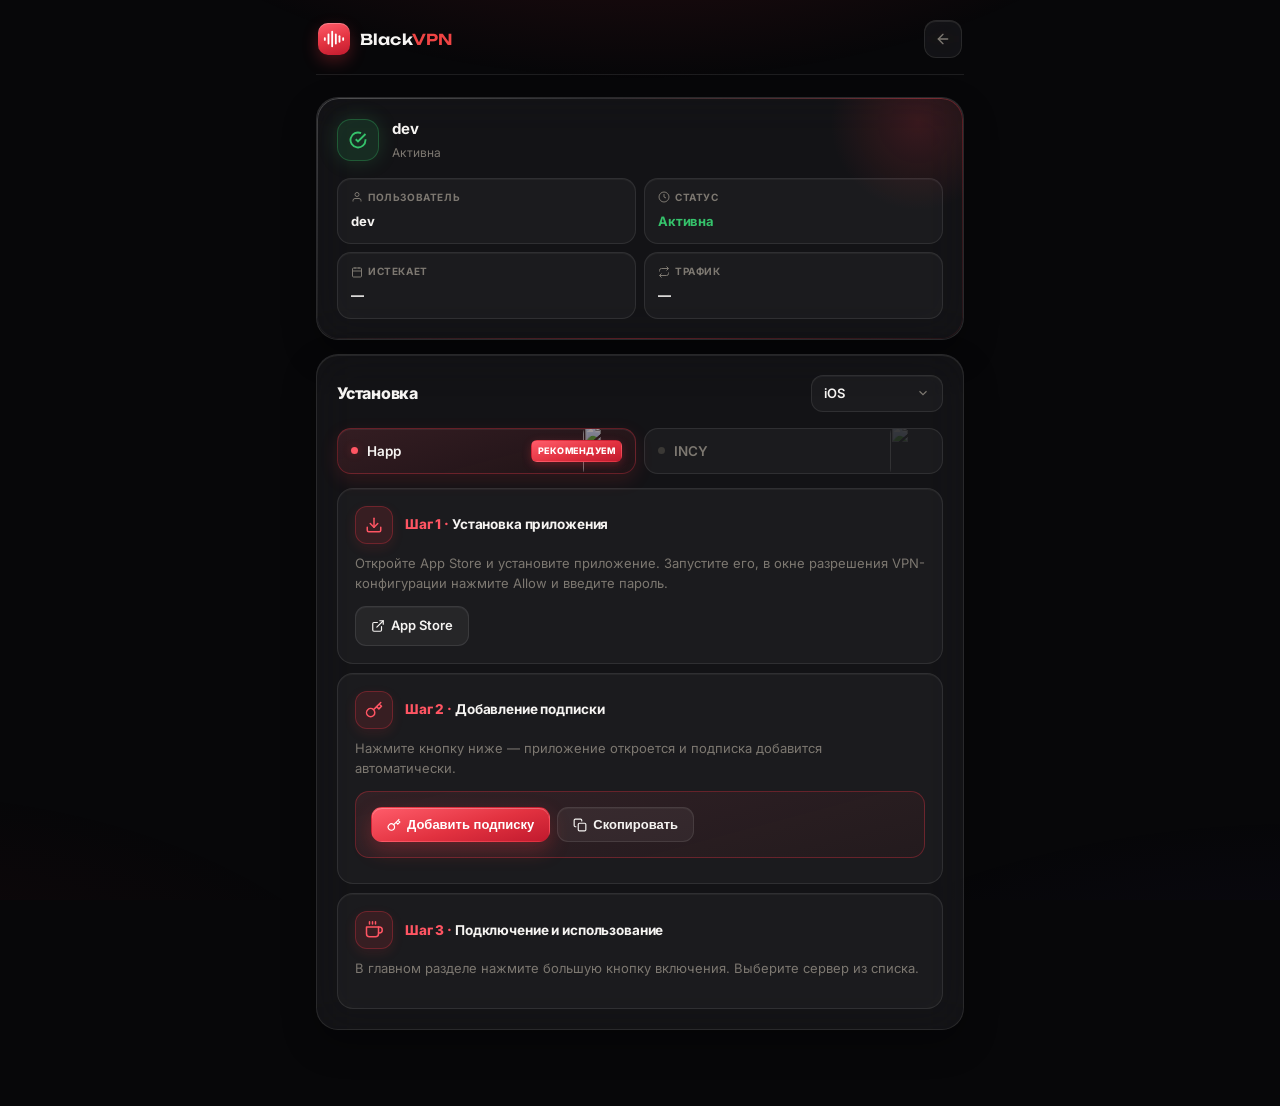
==== commit b1fb87e0: "Mark Happ as recommended across all platform tabs in connect page" ====
--- a/web/static/blackvpn-connect.html
+++ b/web/static/blackvpn-connect.html
@@ -253,6 +253,16 @@
 }
 .ctab.on .ctab-dot{background:var(--red2);box-shadow:0 0 8px var(--red-glow)}
 .ctab-name{flex:1;white-space:nowrap;overflow:hidden;text-overflow:ellipsis}
+.ctab-rec{
+  flex-shrink:0;z-index:1;
+  font-size:9px;font-weight:800;text-transform:uppercase;letter-spacing:.05em;
+  padding:3px 6px;border-radius:6px;
+  background:var(--red-soft);border:1px solid var(--red-border);color:var(--red2);
+}
+.ctab.on .ctab-rec{
+  background:var(--grad);border-color:transparent;color:#fff;
+  box-shadow:0 3px 10px var(--red-glow);
+}
 /* Background logo */
 .ctab-logo{
   position:absolute;right:-2px;top:50%;transform:translateY(-50%);
@@ -475,7 +485,7 @@
     id: 'ios', label: 'iOS', icon: 'ios',
     apps: [
       {
-        id: 'happ', name: 'Happ', iconId: 'happ',
+        id: 'happ', name: 'Happ', iconId: 'happ', recommended: true,
         install: {
           desc: 'Откройте App Store и установите приложение. Запустите его, в окне разрешения VPN-конфигурации нажмите Allow и введите пароль.',
           btns: [
@@ -497,7 +507,7 @@
     id: 'android', label: 'Android', icon: 'android',
     apps: [
       {
-        id: 'happ', name: 'Happ', iconId: 'happ',
+        id: 'happ', name: 'Happ', iconId: 'happ', recommended: true,
         install: { desc: 'Установите Happ из Google Play или с официального сайта.', btns: [{label:'Google Play', url:'https://play.google.com/store/apps/details?id=com.happproxy', ext:true}, {label:'Официальный сайт', url:'https://happ.press/#downloads', ext:true}] },
         subscribe: { deeplink: true },
         connect: { desc: 'В главном разделе нажмите большую кнопку включения. Выберите сервер из списка.' }
@@ -514,7 +524,7 @@
     id: 'macos', label: 'macOS', icon: 'macos',
     apps: [
       {
-        id: 'happ', name: 'Happ', iconId: 'happ',
+        id: 'happ', name: 'Happ', iconId: 'happ', recommended: true,
         install: { desc: 'Установите Happ из App Store для Mac.', btns: [{label:'App Store', url:'https://apps.apple.com/app/id6504287215', ext:true}] },
         subscribe: { deeplink: true },
         connect: { desc: 'Запустите Happ, выберите сервер и включите VPN.' }
@@ -531,7 +541,7 @@
     id: 'windows', label: 'Windows', icon: 'windows',
     apps: [
       {
-        id: 'happ', name: 'Happ', iconId: 'happ',
+        id: 'happ', name: 'Happ', iconId: 'happ', recommended: true,
         install: { desc: 'Скачайте Happ для Windows с GitHub или с официального сайта.', btns: [{label:'GitHub', url:'https://github.com/Happ-proxy/happ-desktop/releases', ext:true}, {label:'Официальный сайт', url:'https://happ.press/#downloads', ext:true}] },
         subscribe: { deeplink: true },
         connect: { desc: 'Запустите Happ, выберите сервер и включите VPN.' }
@@ -548,7 +558,7 @@
     id: 'linux', label: 'Linux', icon: 'linux',
     apps: [
       {
-        id: 'happ', name: 'Happ', iconId: 'happ',
+        id: 'happ', name: 'Happ', iconId: 'happ', recommended: true,
         install: { desc: 'Скачайте Happ для Linux с GitHub или с официального сайта.', btns: [{label:'GitHub', url:'https://github.com/Happ-proxy/happ-desktop/releases', ext:true}, {label:'Официальный сайт', url:'https://happ.press/#downloads', ext:true}] },
         subscribe: { deeplink: true },
         connect: { desc: 'Запустите Happ, выберите сервер и включите VPN.' }
@@ -565,7 +575,7 @@
     id: 'androidtv', label: 'Android TV', icon: 'androidtv',
     apps: [
       {
-        id: 'happ', name: 'Happ', iconId: 'happ',
+        id: 'happ', name: 'Happ', iconId: 'happ', recommended: true,
         install: { desc: 'Откройте Google Play на Android TV и установите приложение. Или установите через APK напрямую.', btns: [{label:'Google Play', url:'https://play.google.com/store/apps/details?id=com.happproxy', ext:true}, {label:'Скачать APK', url:'#', ext:true}, {label:'Официальный сайт', url:'https://happ.press/#downloads', ext:true}] },
         subscribe: false,
         instructions: true,
@@ -577,7 +587,7 @@
     id: 'appletv', label: 'Apple TV', icon: 'appletv',
     apps: [
       {
-        id: 'happ', name: 'Happ', iconId: 'happ',
+        id: 'happ', name: 'Happ', iconId: 'happ', recommended: true,
         install: { desc: 'Откройте App Store на Apple TV и установите Happ. Предоставьте разрешение на VPN-конфигурацию и введите пароль.', btns: [{label:'App Store', url:'https://apps.apple.com/app/id6504287215', ext:true}] },
         subscribe: false,
         instructions: true,
@@ -679,6 +689,7 @@
     return '<div class="ctab' + (a.id===app.id?' on':'') + '" onclick="selectApp(\'' + a.id + '\')">'
       + '<span class="ctab-dot"></span>'
       + '<span class="ctab-name">' + a.name + '</span>'
+      + (a.recommended ? '<span class="ctab-rec">Рекомендуем</span>' : '')
       + logoEl(a.iconId)
       + '</div>';
   }).join('');
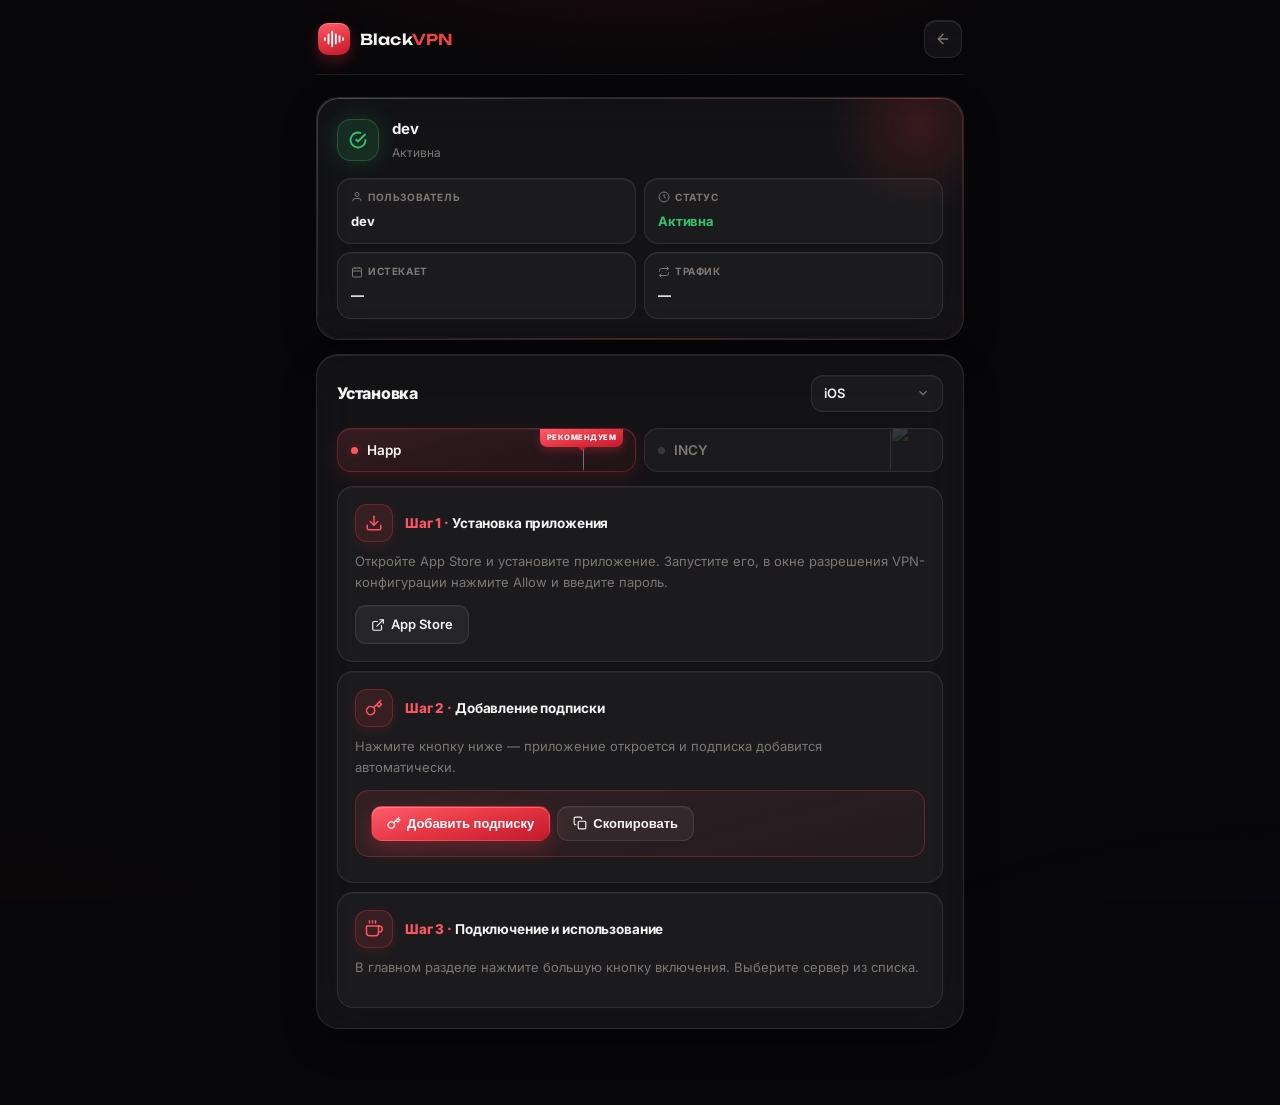
==== commit 12393890: "Restyle recommended badge as top-hanging pointer on Happ tabs" ====
--- a/web/static/blackvpn-connect.html
+++ b/web/static/blackvpn-connect.html
@@ -254,14 +254,16 @@
 .ctab.on .ctab-dot{background:var(--red2);box-shadow:0 0 8px var(--red-glow)}
 .ctab-name{flex:1;white-space:nowrap;overflow:hidden;text-overflow:ellipsis}
 .ctab-rec{
-  flex-shrink:0;z-index:1;
-  font-size:9px;font-weight:800;text-transform:uppercase;letter-spacing:.05em;
-  padding:3px 6px;border-radius:6px;
-  background:var(--red-soft);border:1px solid var(--red-border);color:var(--red2);
-}
-.ctab.on .ctab-rec{
-  background:var(--grad);border-color:transparent;color:#fff;
-  box-shadow:0 3px 10px var(--red-glow);
+  position:absolute;top:0;right:12px;z-index:2;
+  font-size:7.5px;font-weight:800;text-transform:uppercase;letter-spacing:.06em;
+  padding:3px 7px 4px;border-radius:0 0 7px 7px;
+  background:var(--grad);color:#fff;
+  box-shadow:0 4px 10px var(--red-glow);
+  pointer-events:none;
+}
+.ctab-rec::after{
+  content:'';position:absolute;top:100%;left:50%;transform:translateX(-50%);
+  border:4px solid transparent;border-top:4px solid #c11a2e;
 }
 /* Background logo */
 .ctab-logo{
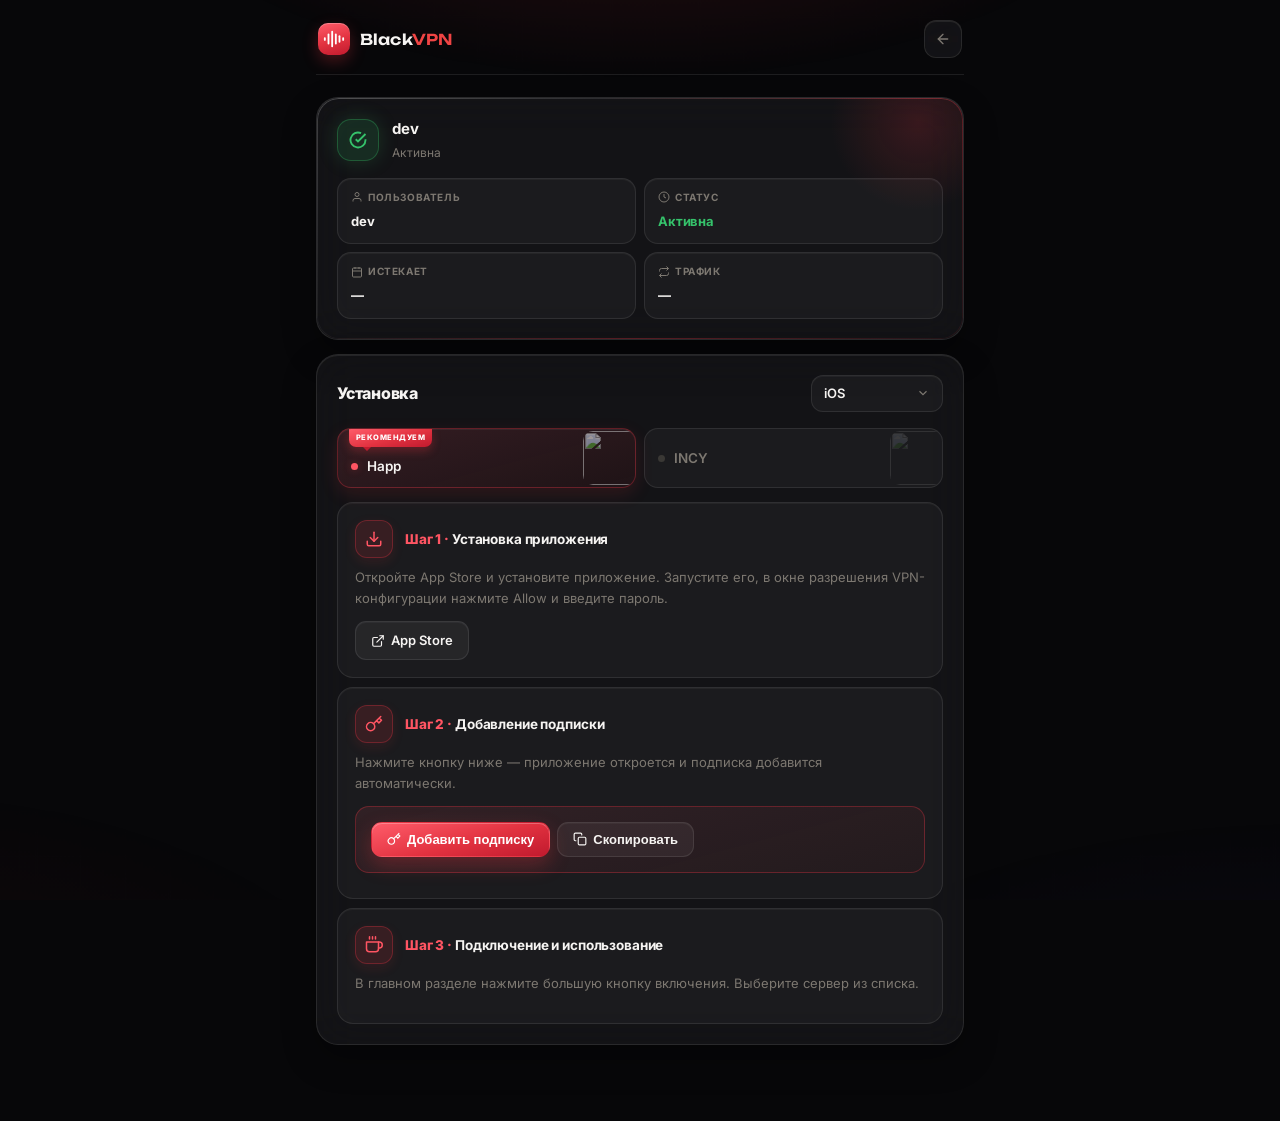
==== commit cd01279c: "Keep recommended badge clear of app logo and name (pad Happ tab)" ====
--- a/web/static/blackvpn-connect.html
+++ b/web/static/blackvpn-connect.html
@@ -253,8 +253,9 @@
 }
 .ctab.on .ctab-dot{background:var(--red2);box-shadow:0 0 8px var(--red-glow)}
 .ctab-name{flex:1;white-space:nowrap;overflow:hidden;text-overflow:ellipsis}
+.ctab.has-rec{padding-top:27px}
 .ctab-rec{
-  position:absolute;top:0;right:12px;z-index:2;
+  position:absolute;top:0;left:11px;z-index:2;
   font-size:7.5px;font-weight:800;text-transform:uppercase;letter-spacing:.06em;
   padding:3px 7px 4px;border-radius:0 0 7px 7px;
   background:var(--grad);color:#fff;
@@ -262,7 +263,7 @@
   pointer-events:none;
 }
 .ctab-rec::after{
-  content:'';position:absolute;top:100%;left:50%;transform:translateX(-50%);
+  content:'';position:absolute;top:100%;left:14px;
   border:4px solid transparent;border-top:4px solid #c11a2e;
 }
 /* Background logo */
@@ -688,7 +689,7 @@
 
   // tabs
   document.getElementById('ctabs').innerHTML = plat.apps.map(function(a) {
-    return '<div class="ctab' + (a.id===app.id?' on':'') + '" onclick="selectApp(\'' + a.id + '\')">'
+    return '<div class="ctab' + (a.id===app.id?' on':'') + (a.recommended?' has-rec':'') + '" onclick="selectApp(\'' + a.id + '\')">'
       + '<span class="ctab-dot"></span>'
       + '<span class="ctab-name">' + a.name + '</span>'
       + (a.recommended ? '<span class="ctab-rec">Рекомендуем</span>' : '')
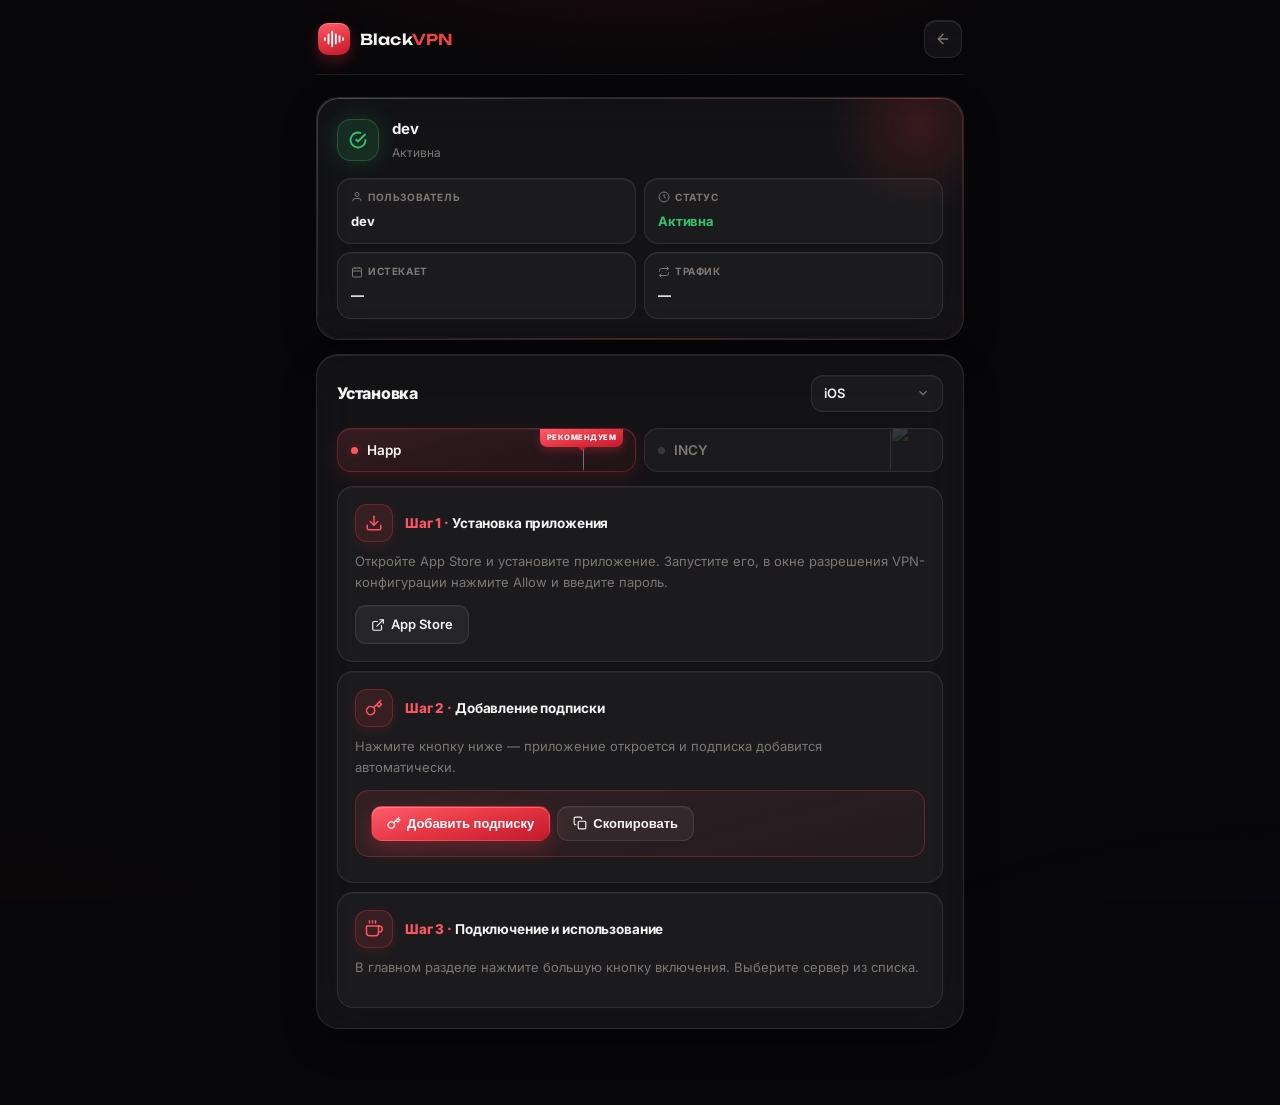
==== commit a326ae6f: "Revert "Keep recommended badge clear of app logo and name (pad Happ tab)" This reverts commit cd0127" ====
--- a/web/static/blackvpn-connect.html
+++ b/web/static/blackvpn-connect.html
@@ -253,9 +253,8 @@
 }
 .ctab.on .ctab-dot{background:var(--red2);box-shadow:0 0 8px var(--red-glow)}
 .ctab-name{flex:1;white-space:nowrap;overflow:hidden;text-overflow:ellipsis}
-.ctab.has-rec{padding-top:27px}
 .ctab-rec{
-  position:absolute;top:0;left:11px;z-index:2;
+  position:absolute;top:0;right:12px;z-index:2;
   font-size:7.5px;font-weight:800;text-transform:uppercase;letter-spacing:.06em;
   padding:3px 7px 4px;border-radius:0 0 7px 7px;
   background:var(--grad);color:#fff;
@@ -263,7 +262,7 @@
   pointer-events:none;
 }
 .ctab-rec::after{
-  content:'';position:absolute;top:100%;left:14px;
+  content:'';position:absolute;top:100%;left:50%;transform:translateX(-50%);
   border:4px solid transparent;border-top:4px solid #c11a2e;
 }
 /* Background logo */
@@ -689,7 +688,7 @@
 
   // tabs
   document.getElementById('ctabs').innerHTML = plat.apps.map(function(a) {
-    return '<div class="ctab' + (a.id===app.id?' on':'') + (a.recommended?' has-rec':'') + '" onclick="selectApp(\'' + a.id + '\')">'
+    return '<div class="ctab' + (a.id===app.id?' on':'') + '" onclick="selectApp(\'' + a.id + '\')">'
       + '<span class="ctab-dot"></span>'
       + '<span class="ctab-name">' + a.name + '</span>'
       + (a.recommended ? '<span class="ctab-rec">Рекомендуем</span>' : '')
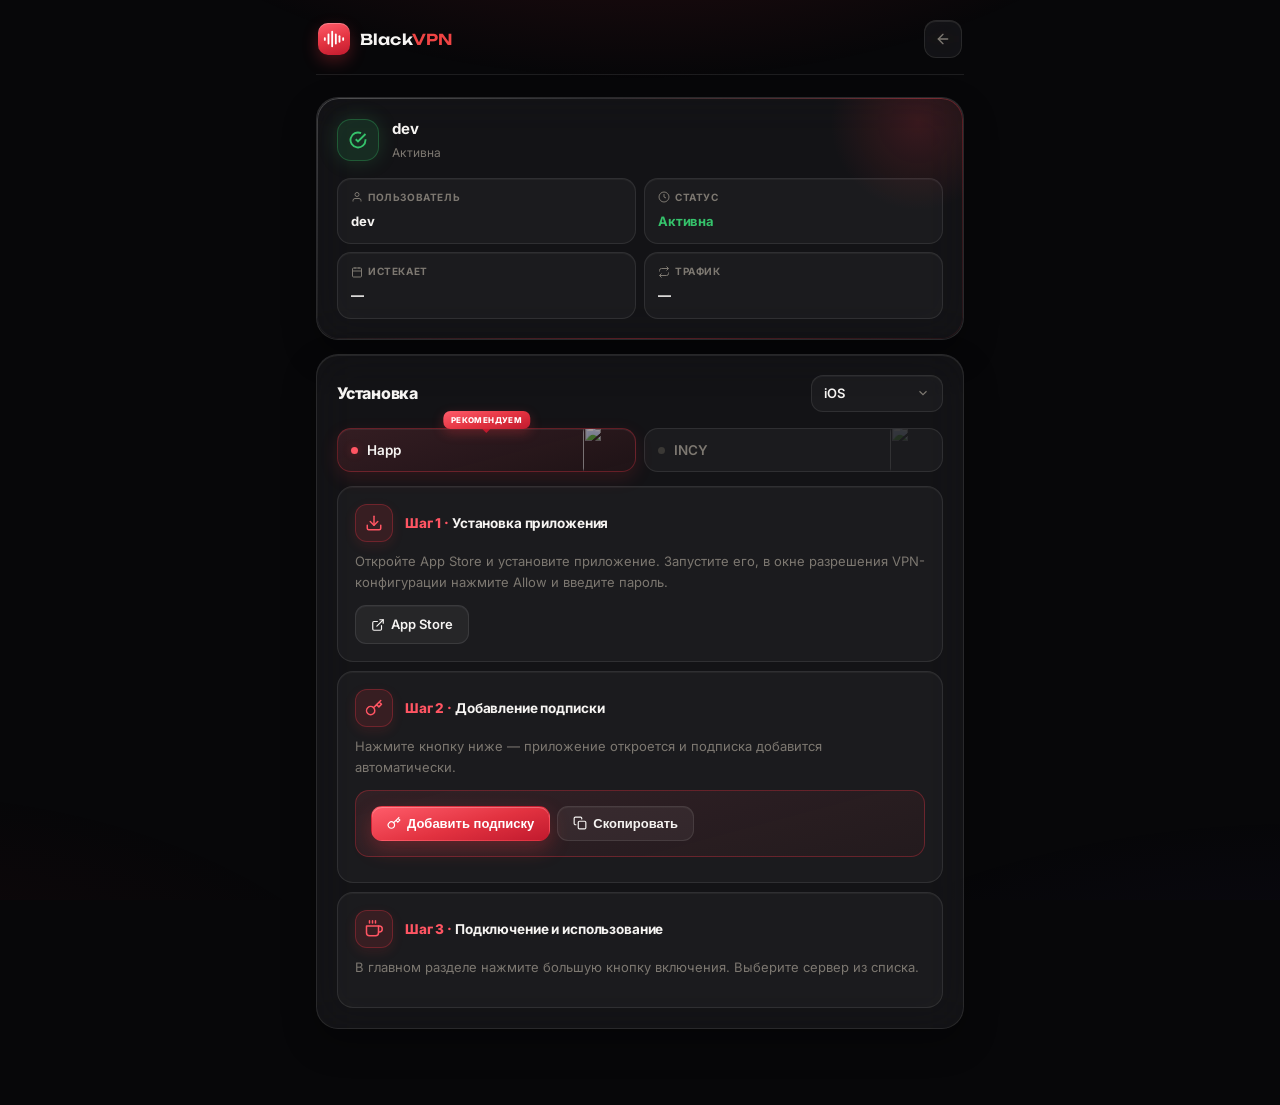
==== commit 09157fd0: "Float recommended badge above Happ tab as external pointer" ====
--- a/web/static/blackvpn-connect.html
+++ b/web/static/blackvpn-connect.html
@@ -230,14 +230,15 @@
 .plat-opt.active{color:var(--red2);font-weight:700}
 
 /* ── CLIENT TABS ── */
-.ctabs{display:flex;flex-wrap:wrap;gap:8px;margin-bottom:14px}
+.ctabs{display:flex;flex-wrap:wrap;gap:8px;margin-bottom:14px;margin-top:16px}
+.ctab-wrap{position:relative;flex:1;min-width:120px;max-width:calc(50% - 4px)}
 .ctab{
   position:relative;overflow:hidden;
   display:flex;align-items:center;gap:9px;
   padding:11px 13px;border-radius:14px;cursor:pointer;
   background:var(--surface2);border:1px solid var(--border);
   font-size:13.5px;font-weight:600;color:var(--muted);
-  transition:all .18s cubic-bezier(.22,1,.36,1);flex:1;min-width:120px;max-width:calc(50% - 4px);
+  transition:all .18s cubic-bezier(.22,1,.36,1);
 }
 .ctab:hover{color:var(--text);border-color:var(--border-strong)}
 .ctab.on{
@@ -254,11 +255,11 @@
 .ctab.on .ctab-dot{background:var(--red2);box-shadow:0 0 8px var(--red-glow)}
 .ctab-name{flex:1;white-space:nowrap;overflow:hidden;text-overflow:ellipsis}
 .ctab-rec{
-  position:absolute;top:0;right:12px;z-index:2;
-  font-size:7.5px;font-weight:800;text-transform:uppercase;letter-spacing:.06em;
-  padding:3px 7px 4px;border-radius:0 0 7px 7px;
+  position:absolute;top:-17px;left:50%;transform:translateX(-50%);z-index:3;
+  font-size:8px;font-weight:800;text-transform:uppercase;letter-spacing:.05em;
+  padding:3px 8px;border-radius:7px;white-space:nowrap;
   background:var(--grad);color:#fff;
-  box-shadow:0 4px 10px var(--red-glow);
+  box-shadow:0 4px 12px var(--red-glow);
   pointer-events:none;
 }
 .ctab-rec::after{
@@ -355,7 +356,7 @@
 /* ── RESPONSIVE ── */
 @media(max-width:480px){
   .sub-grid{grid-template-columns:1fr 1fr}
-  .ctab{min-width:calc(50% - 4px)}
+  .ctab-wrap{min-width:calc(50% - 4px)}
   .step-actions{flex-direction:column}
   .step-actions .btn{width:100%;justify-content:center}
 }
@@ -688,12 +689,13 @@
 
   // tabs
   document.getElementById('ctabs').innerHTML = plat.apps.map(function(a) {
-    return '<div class="ctab' + (a.id===app.id?' on':'') + '" onclick="selectApp(\'' + a.id + '\')">'
+    return '<div class="ctab-wrap">'
+      + (a.recommended ? '<span class="ctab-rec">Рекомендуем</span>' : '')
+      + '<div class="ctab' + (a.id===app.id?' on':'') + '" onclick="selectApp(\'' + a.id + '\')">'
       + '<span class="ctab-dot"></span>'
       + '<span class="ctab-name">' + a.name + '</span>'
-      + (a.recommended ? '<span class="ctab-rec">Рекомендуем</span>' : '')
       + logoEl(a.iconId)
-      + '</div>';
+      + '</div></div>';
   }).join('');
 
   // steps
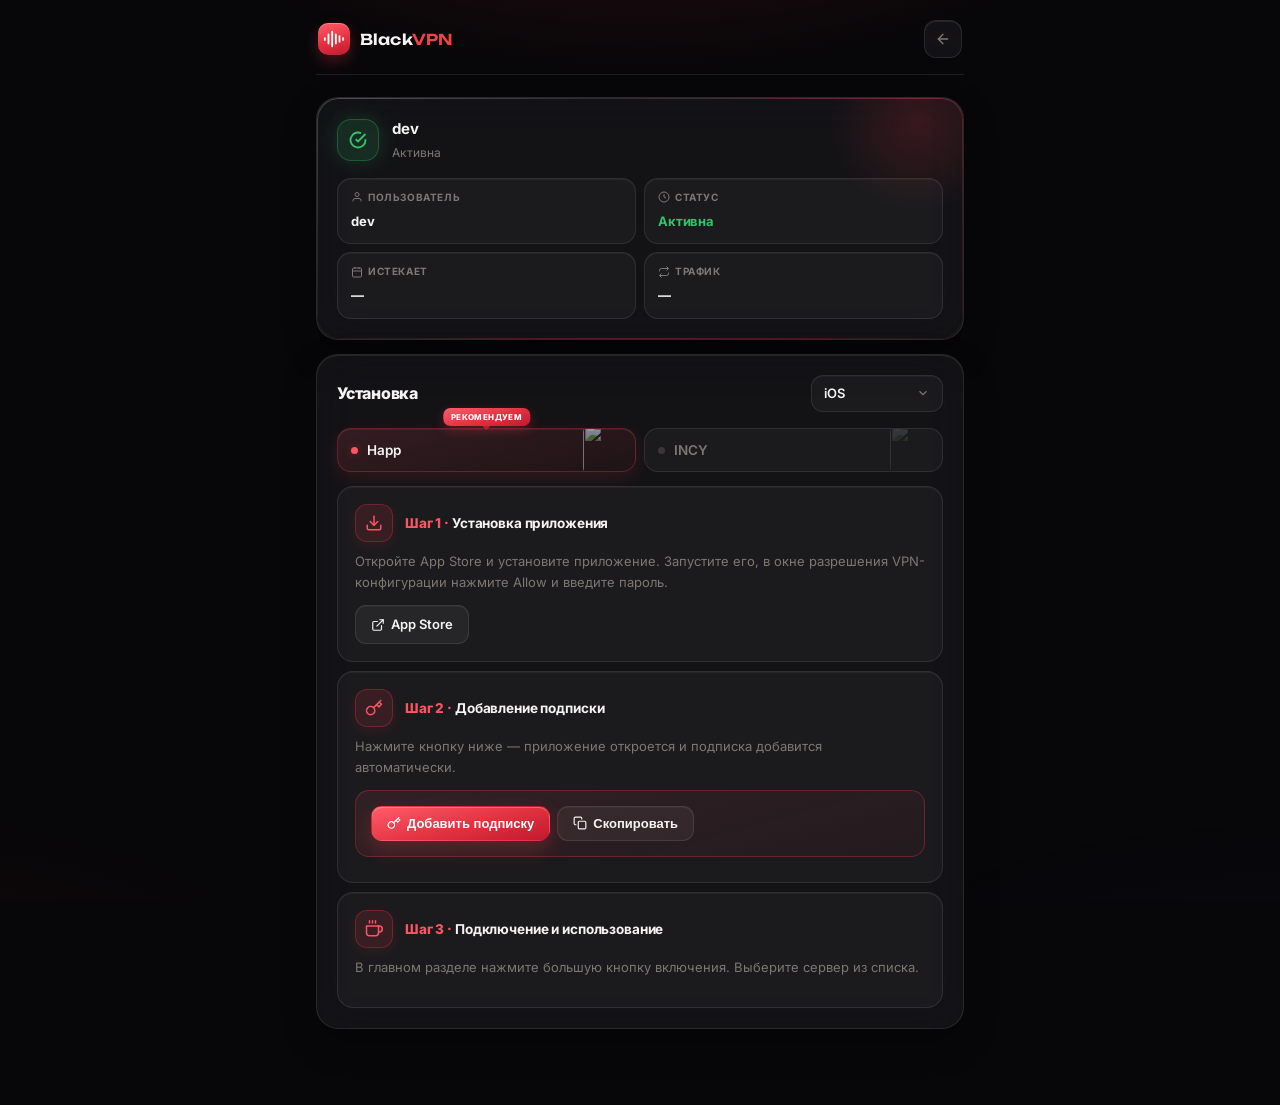
==== commit add1a908: "Raise recommended badge for small gap between tail and tab" ====
--- a/web/static/blackvpn-connect.html
+++ b/web/static/blackvpn-connect.html
@@ -255,7 +255,7 @@
 .ctab.on .ctab-dot{background:var(--red2);box-shadow:0 0 8px var(--red-glow)}
 .ctab-name{flex:1;white-space:nowrap;overflow:hidden;text-overflow:ellipsis}
 .ctab-rec{
-  position:absolute;top:-17px;left:50%;transform:translateX(-50%);z-index:3;
+  position:absolute;top:-20px;left:50%;transform:translateX(-50%);z-index:3;
   font-size:8px;font-weight:800;text-transform:uppercase;letter-spacing:.05em;
   padding:3px 8px;border-radius:7px;white-space:nowrap;
   background:var(--grad);color:#fff;
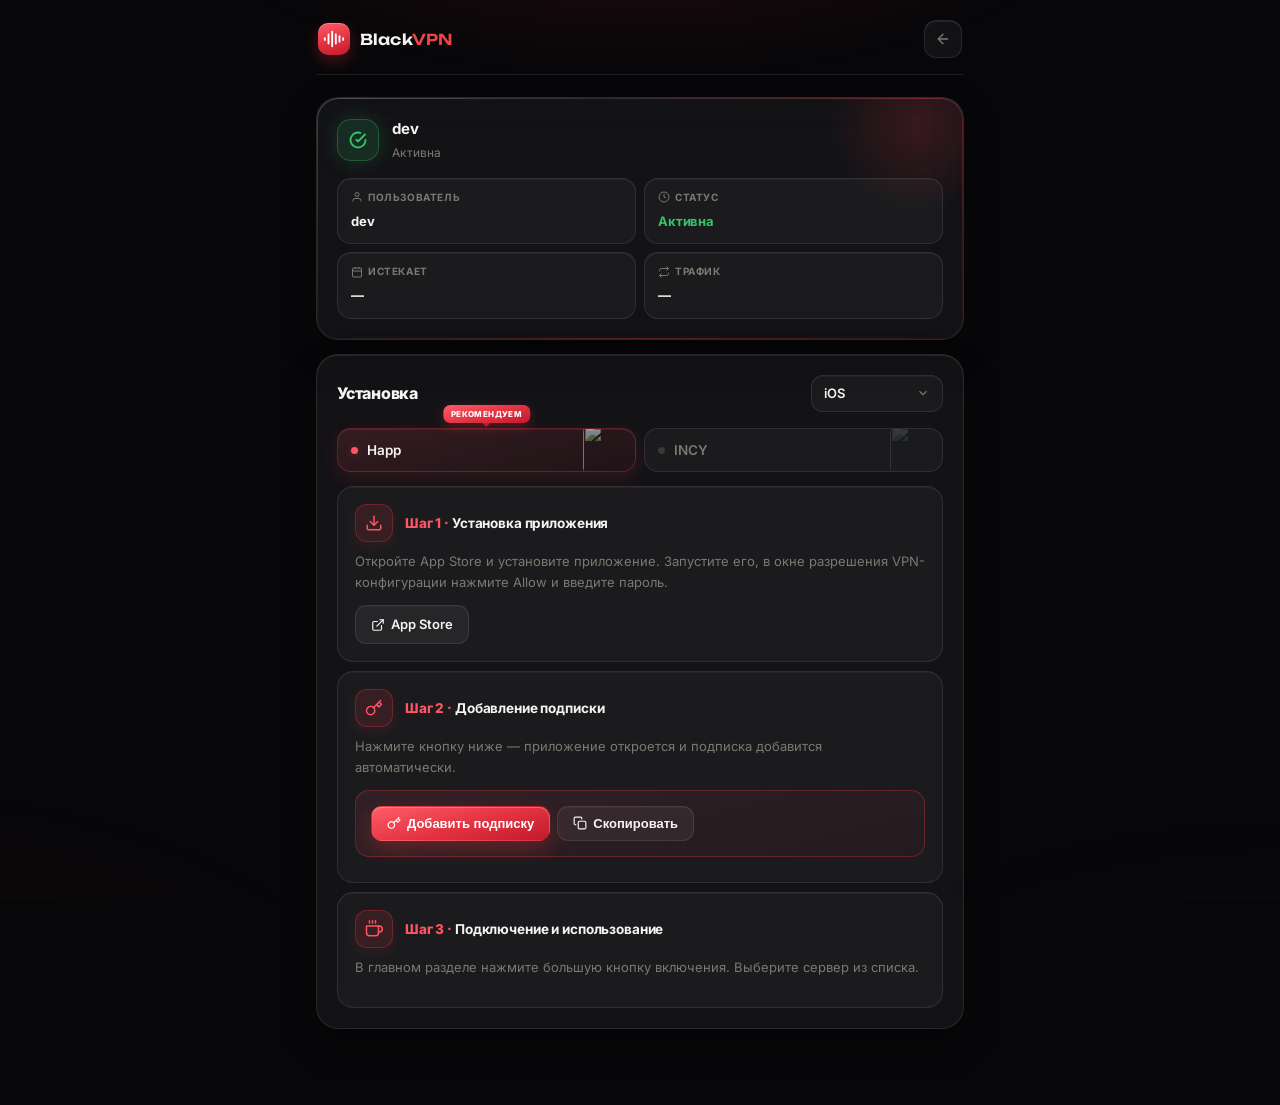
==== commit 1ed01251: "Nudge recommended badge slightly higher above tab" ====
--- a/web/static/blackvpn-connect.html
+++ b/web/static/blackvpn-connect.html
@@ -255,7 +255,7 @@
 .ctab.on .ctab-dot{background:var(--red2);box-shadow:0 0 8px var(--red-glow)}
 .ctab-name{flex:1;white-space:nowrap;overflow:hidden;text-overflow:ellipsis}
 .ctab-rec{
-  position:absolute;top:-20px;left:50%;transform:translateX(-50%);z-index:3;
+  position:absolute;top:-23px;left:50%;transform:translateX(-50%);z-index:3;
   font-size:8px;font-weight:800;text-transform:uppercase;letter-spacing:.05em;
   padding:3px 8px;border-radius:7px;white-space:nowrap;
   background:var(--grad);color:#fff;
